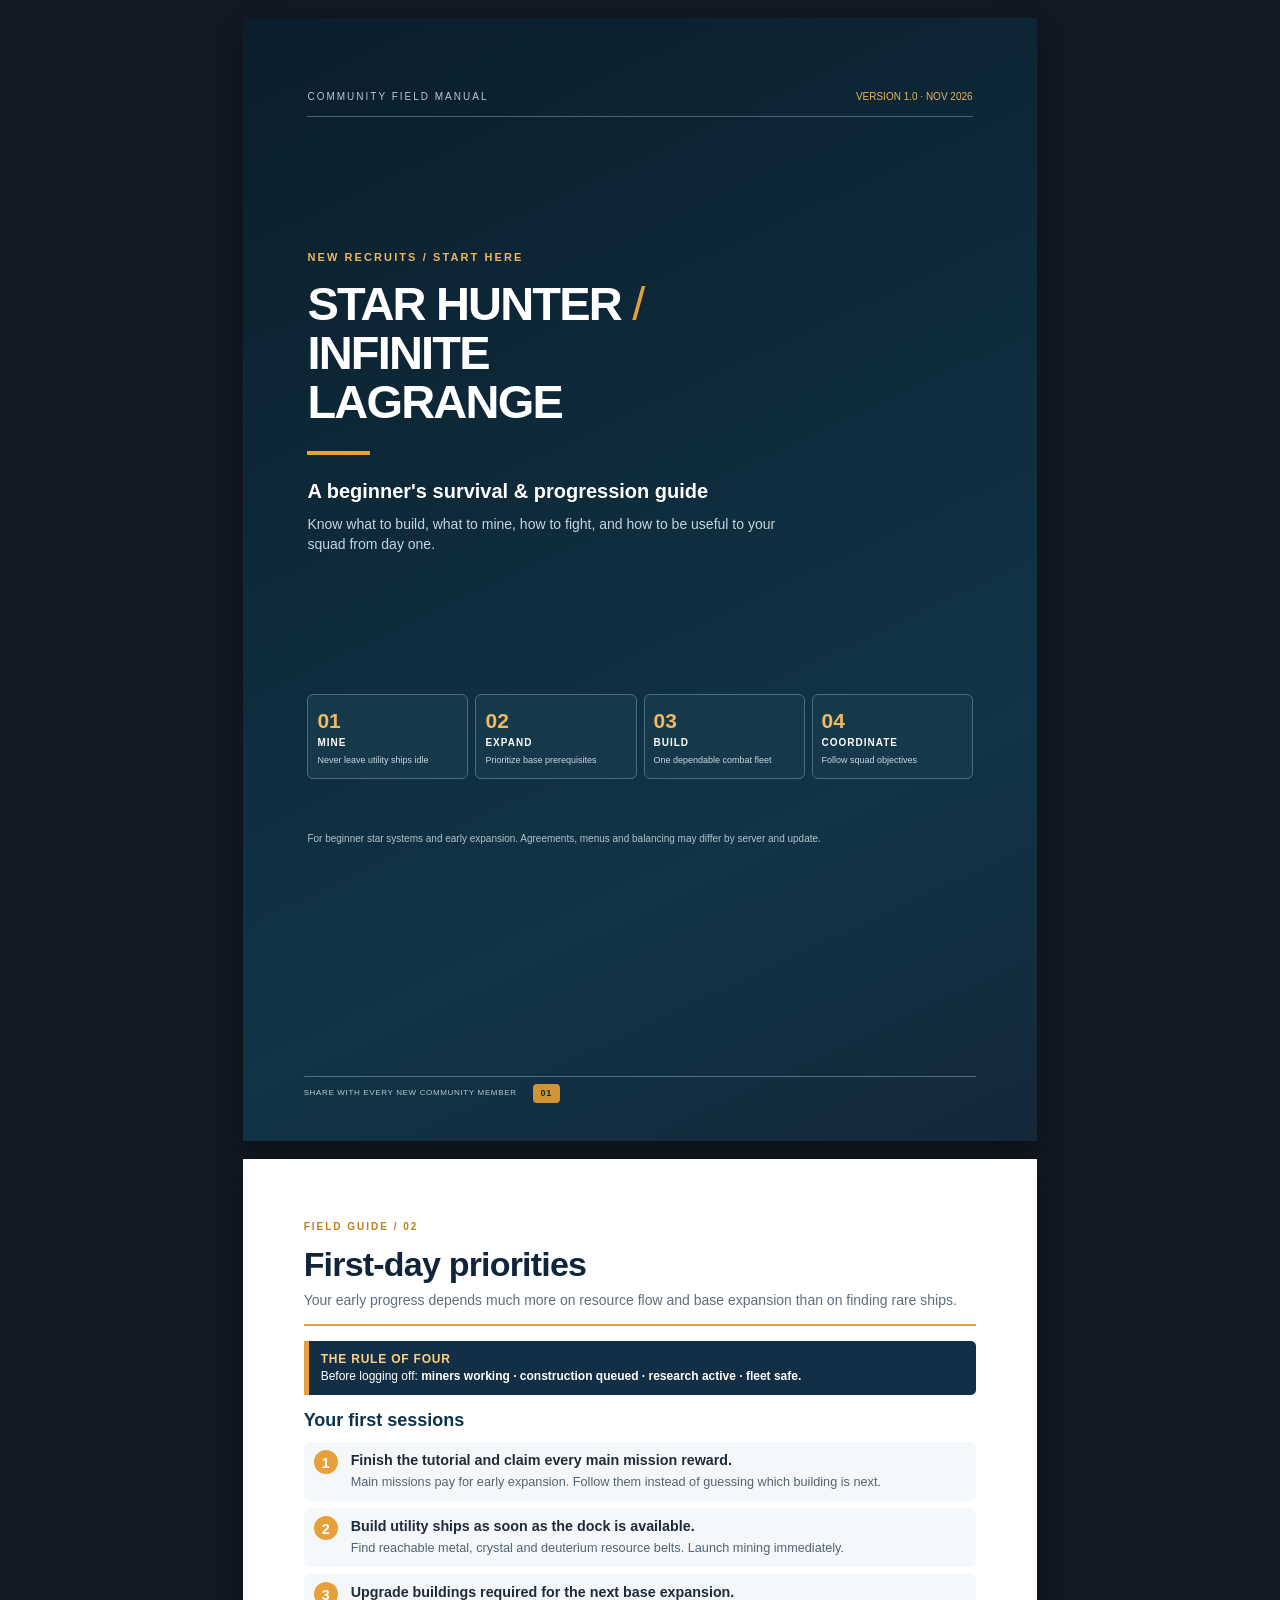
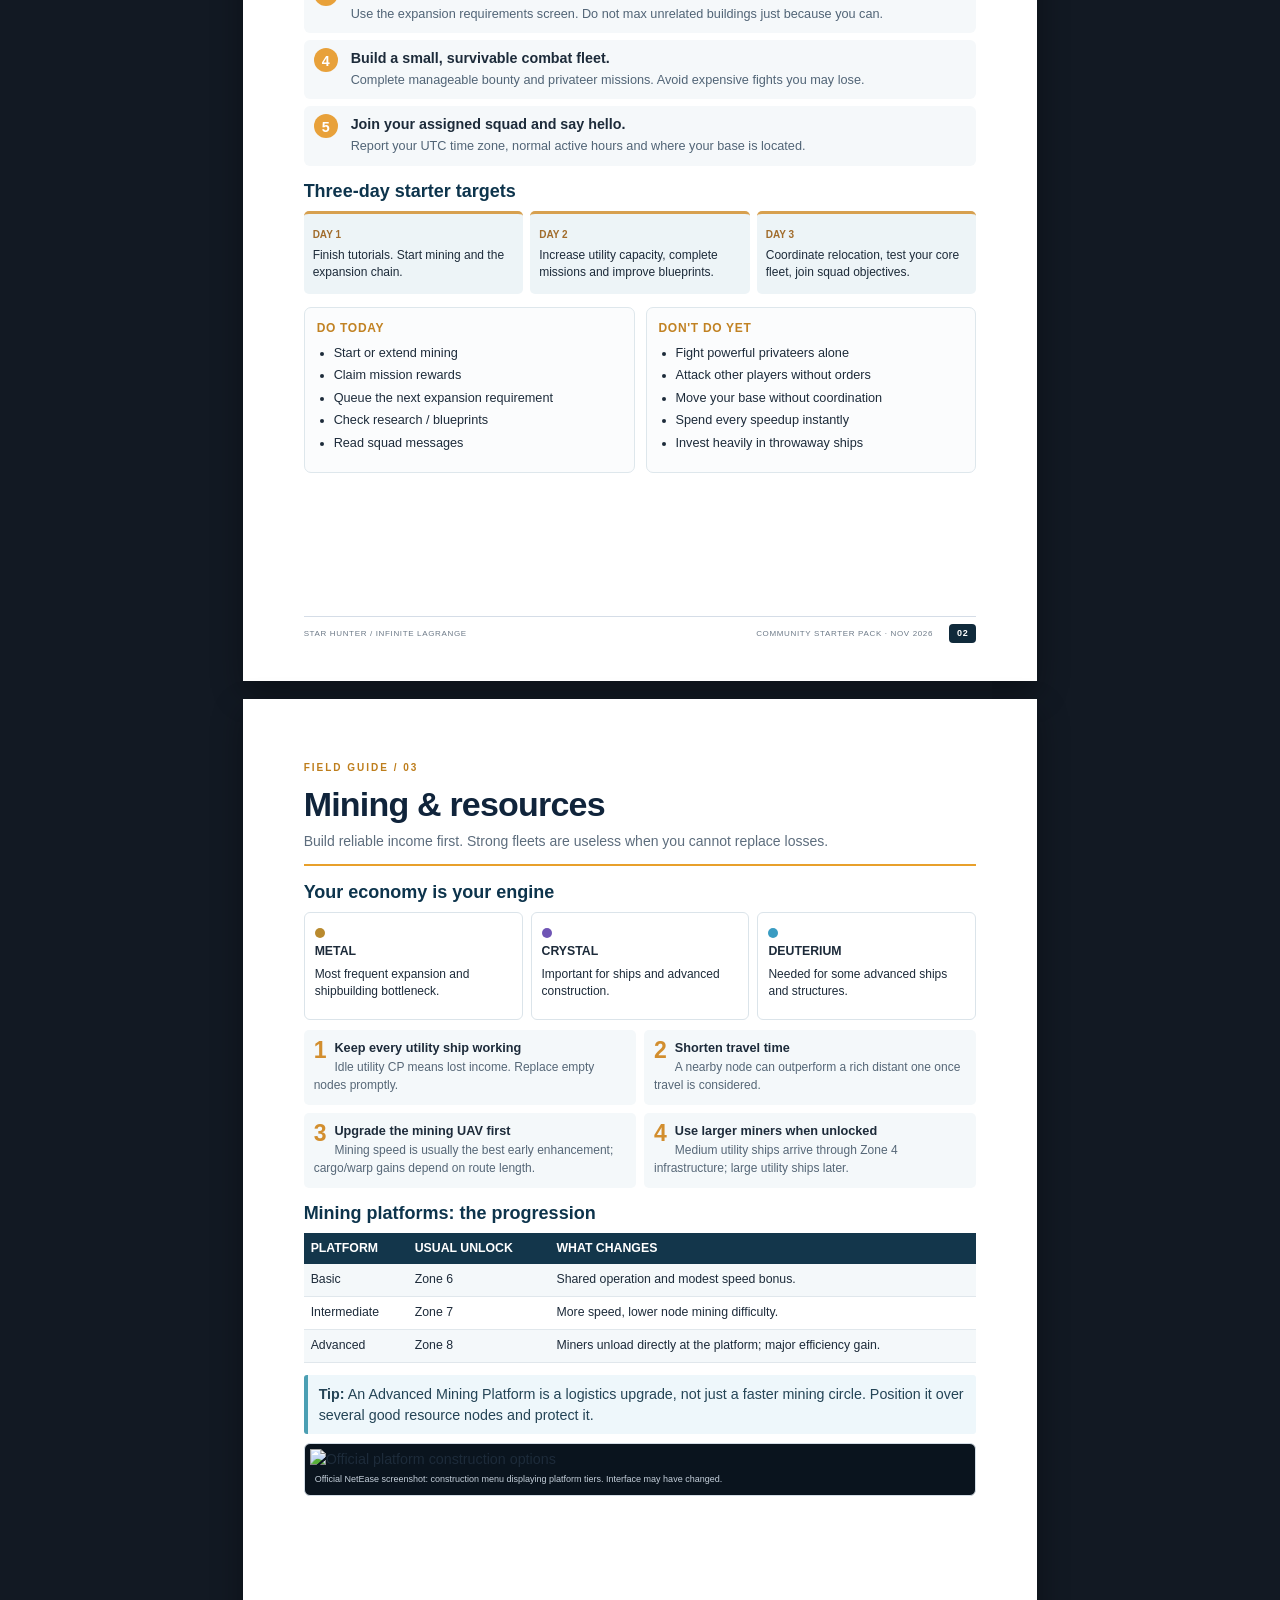
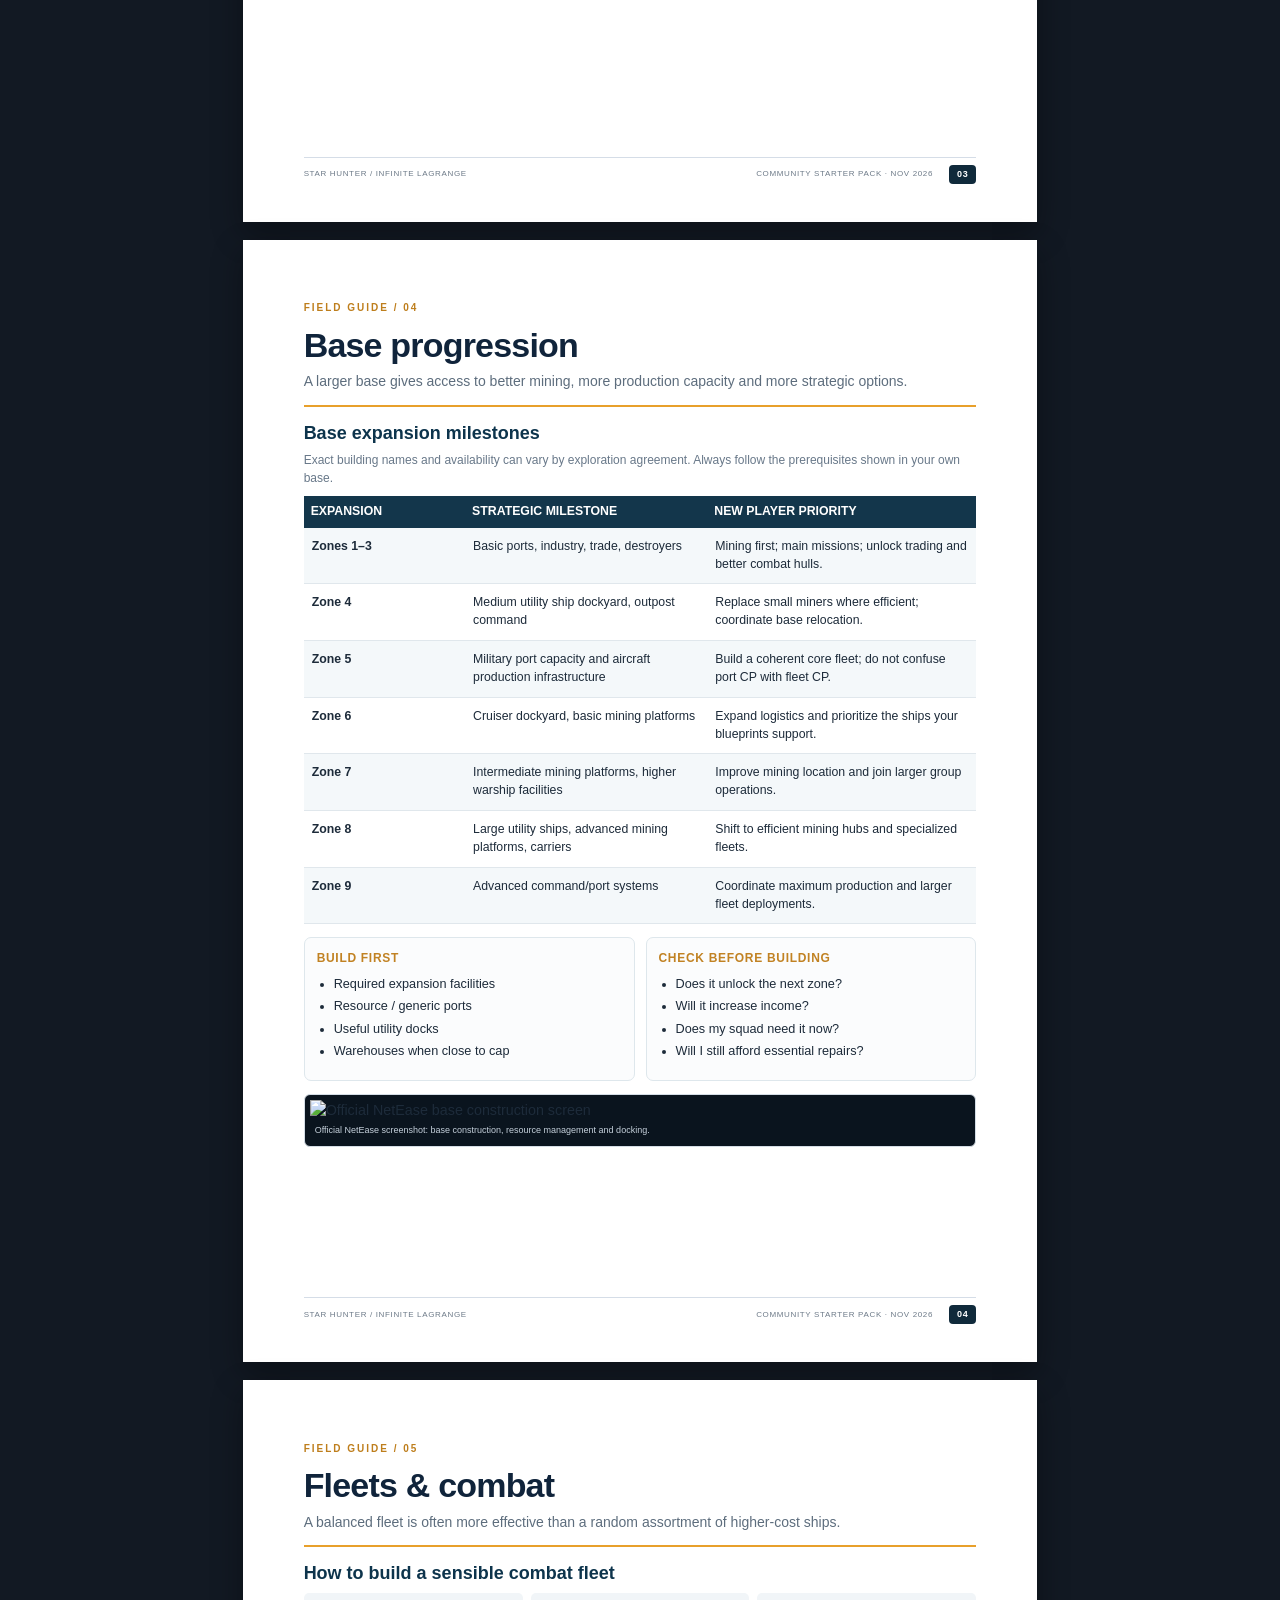
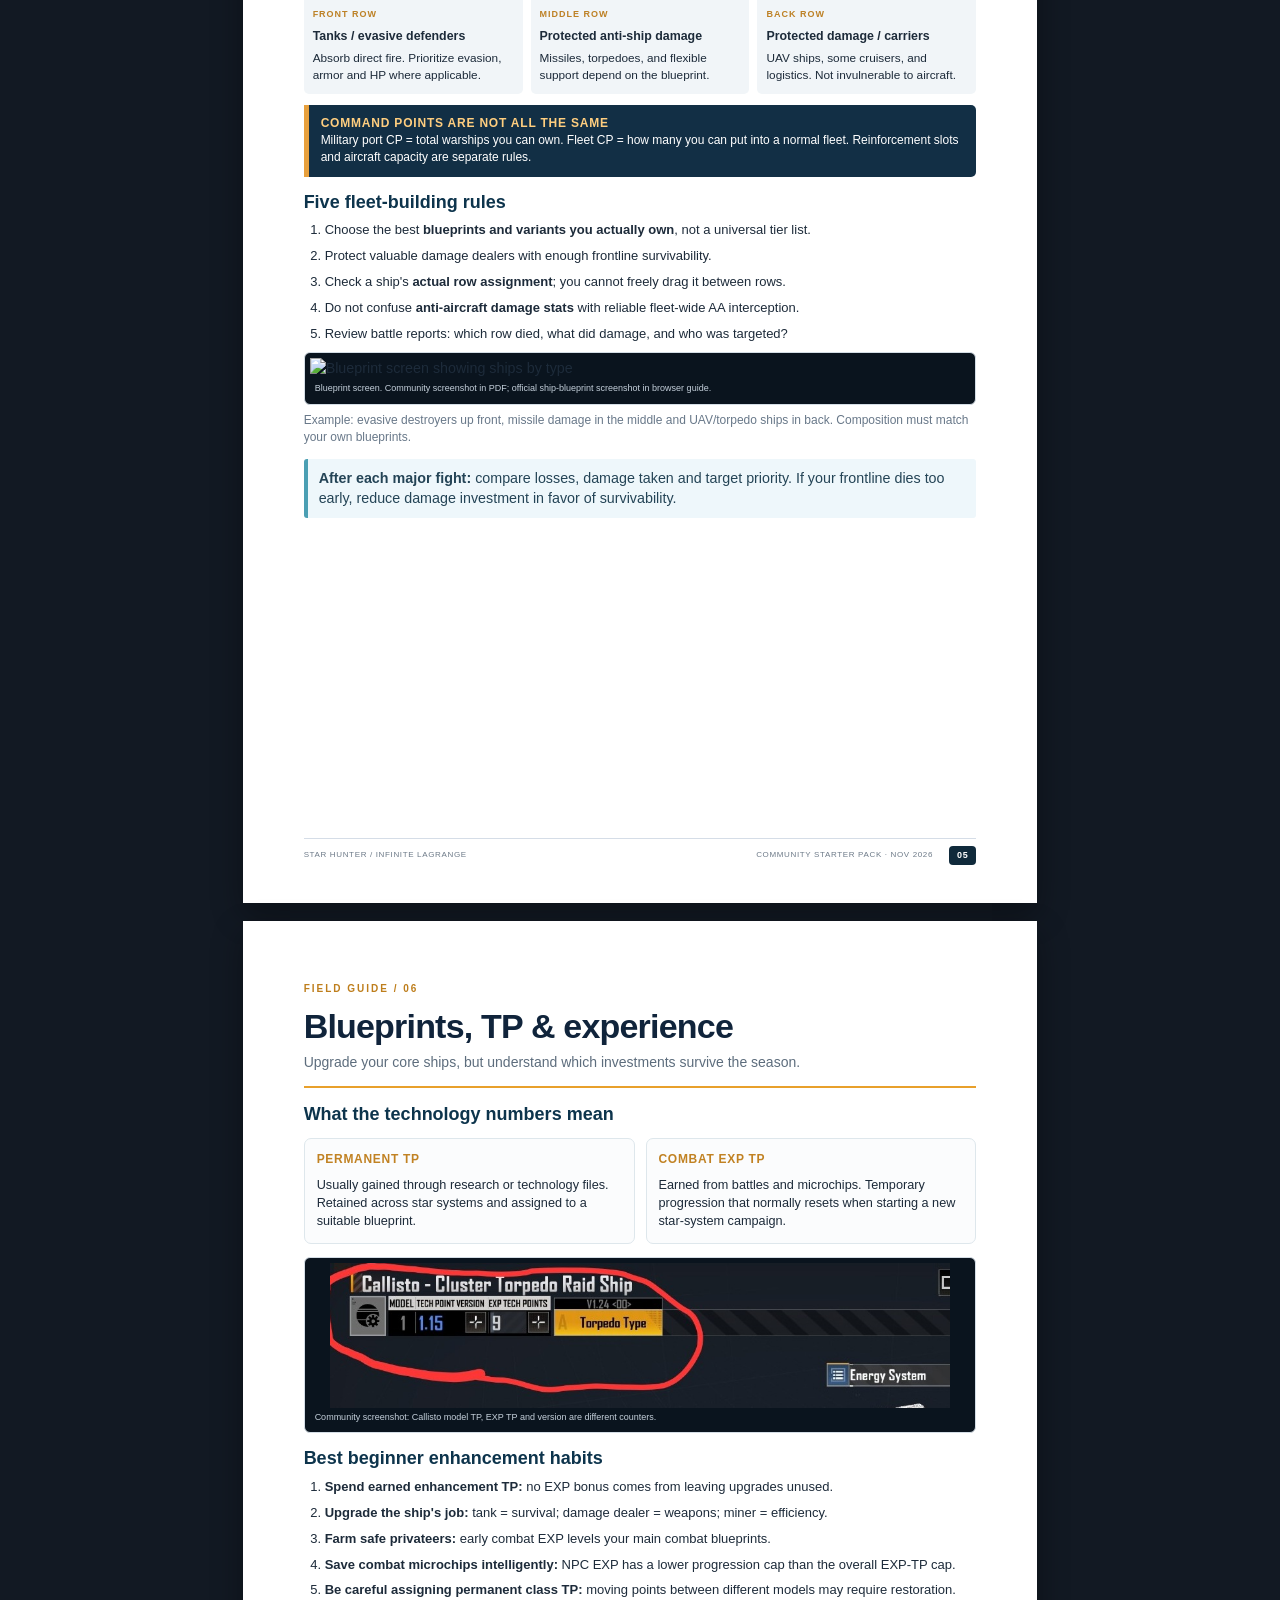
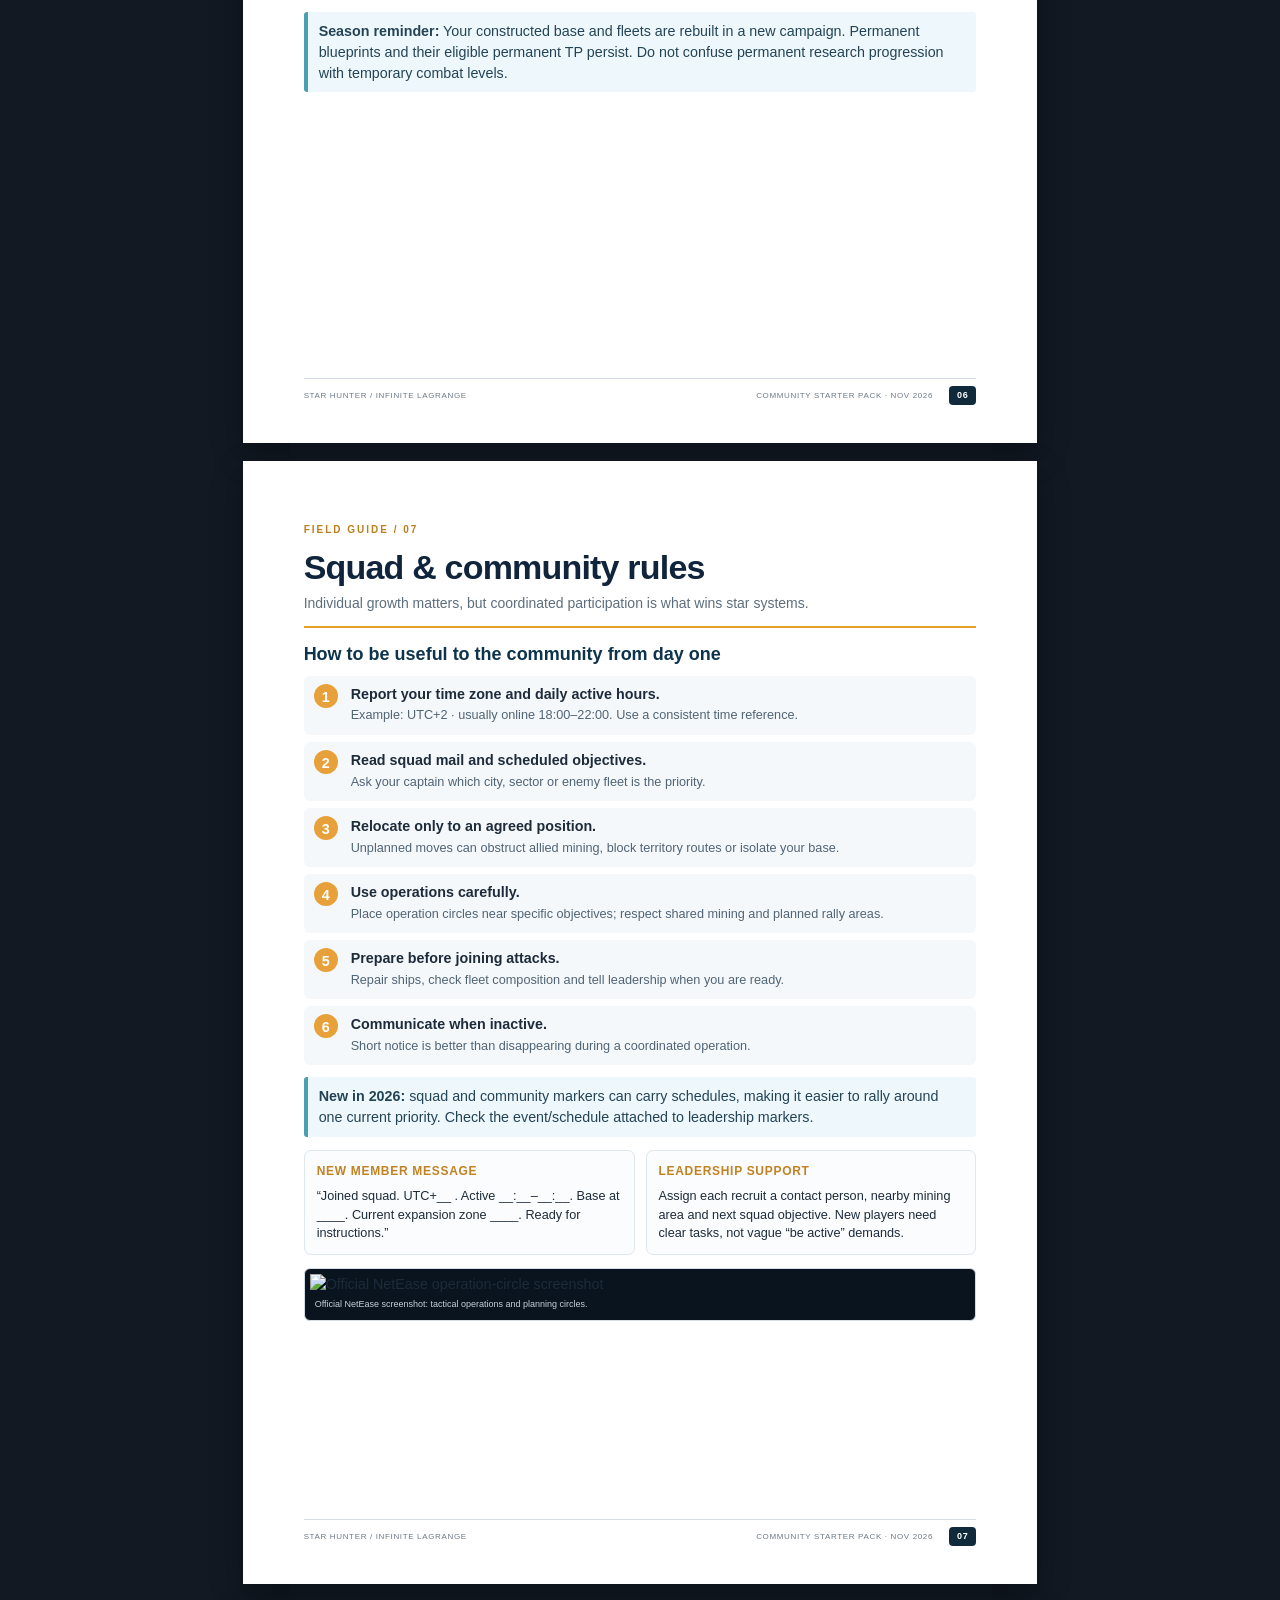
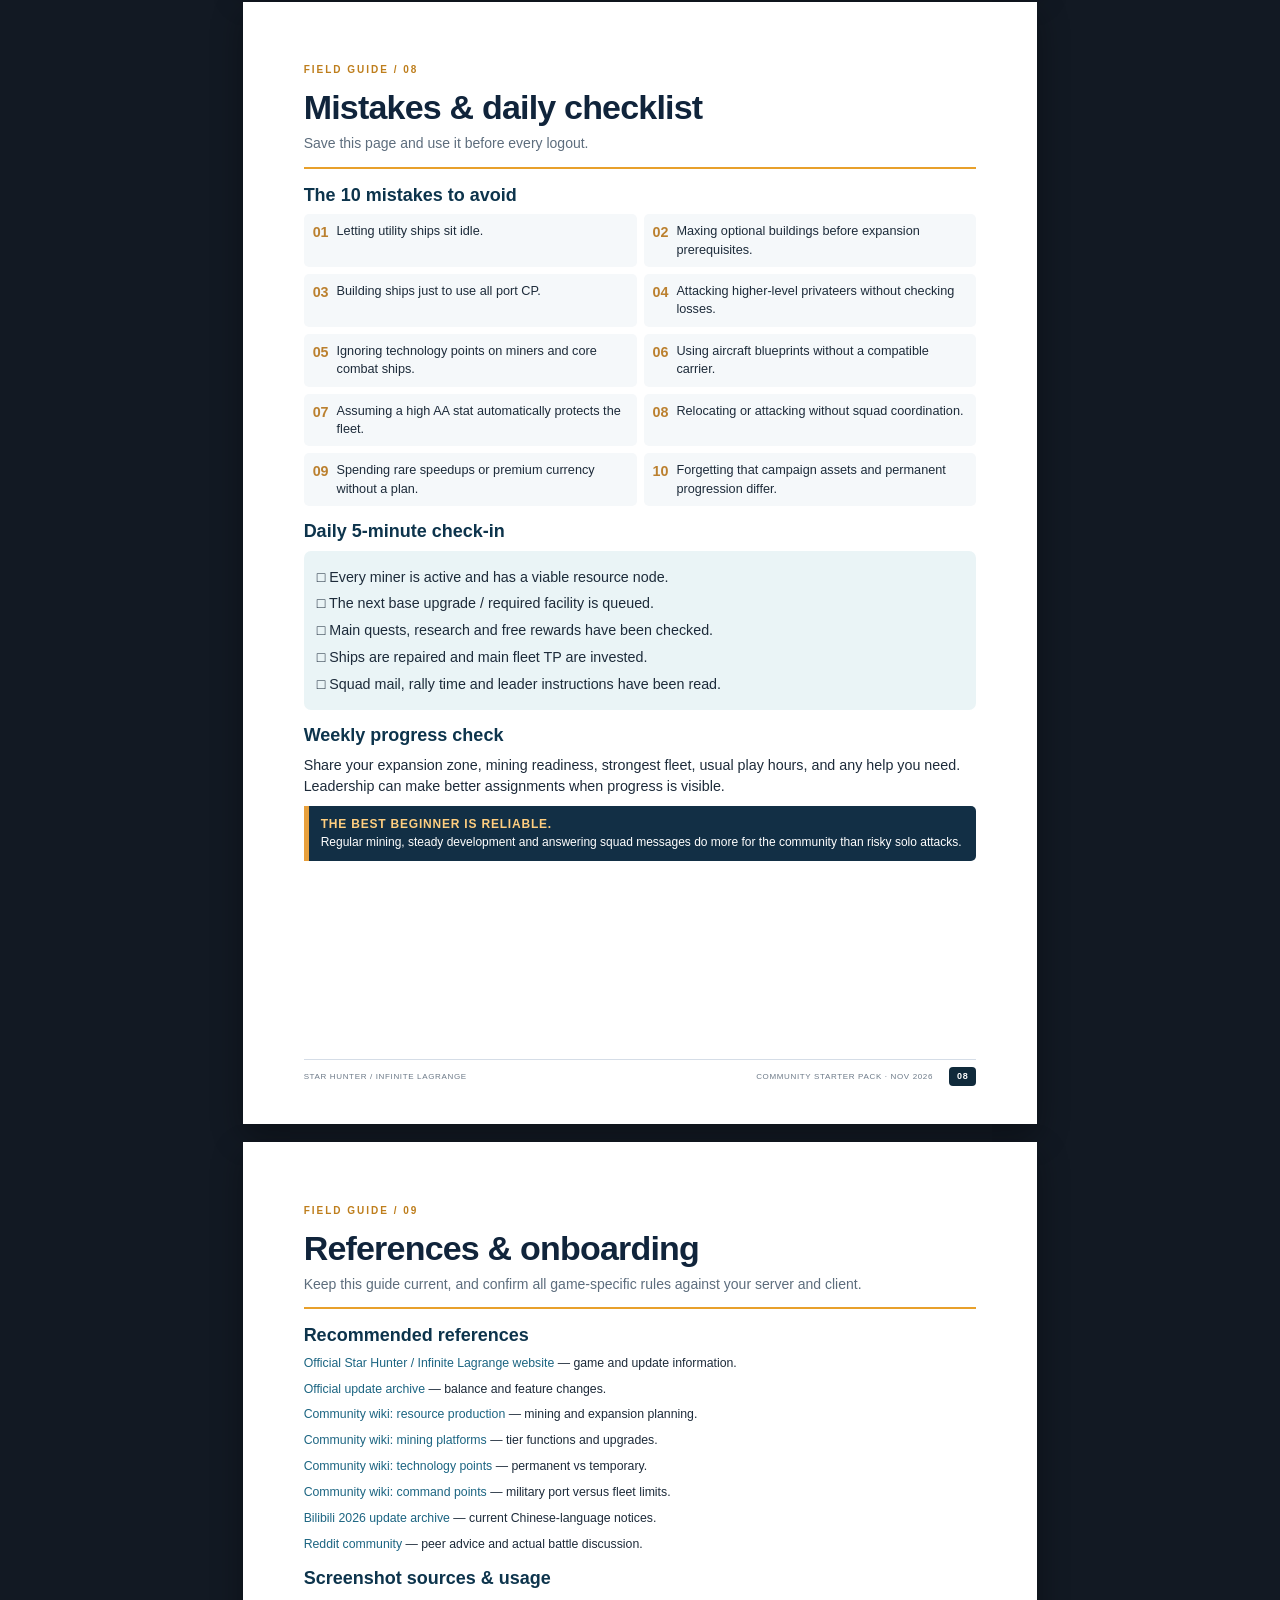
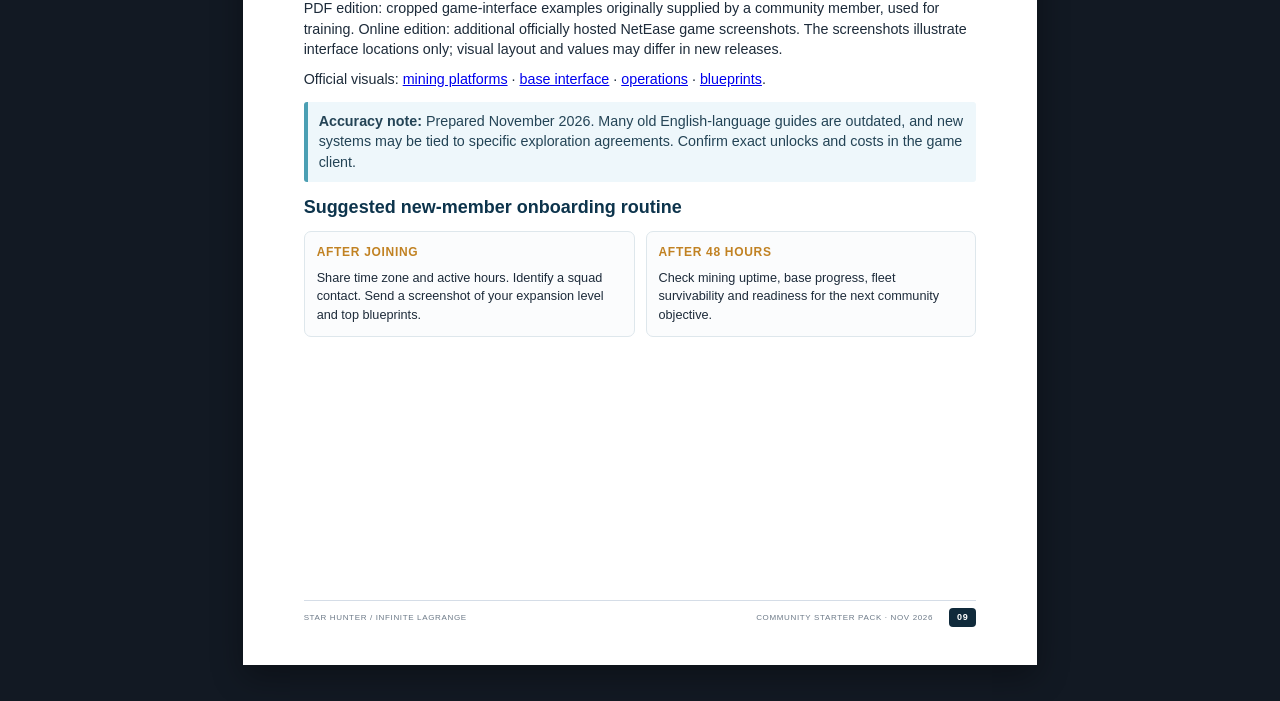
==== index.html @ a4f0efdb "Index.html" ====
<!DOCTYPE html><html lang="en"><head><meta charset="utf-8"/><meta name="viewport" content="width=device-width,initial-scale=1"/><title>Star Hunter Beginner Guide — Community Edition</title><style>
    @page { size:A4; margin:0; }
    *{box-sizing:border-box} body{margin:0;background:#121923;color:#1d2b3a;font-family:Arial,Helvetica,sans-serif;font-size:14.3px;line-height:1.45}
    .page{width:210mm;height:297mm;padding:15mm 16mm 13mm;background:#fff;position:relative;break-after:page;overflow:hidden}
    .page:last-child{break-after:auto}
    .section-head{border-bottom:2px solid #e8a02b;padding-bottom:13px;margin-bottom:15px}
    .eyebrow{color:#be7e1c;font-size:10px;font-weight:800;letter-spacing:2px}
    h1{font-size:34px;line-height:1.1;letter-spacing:-.8px;color:#10243b;margin:10px 0 7px;font-weight:900}
    .section-head p{font-size:14px;color:#5d6d7d;margin:0}
    h2{font-size:18px;line-height:1.25;color:#0d344c;margin:14px 0 8px;font-weight:800}
    h3{font-size:12px;letter-spacing:.7px;color:#c18223;margin:0 0 7px;font-weight:900}
    p{margin:5px 0 9px} ul,ol{margin:4px 0 8px;padding-left:17px} li{margin:0 0 4px} strong{font-weight:800}
    .page-foot{position:absolute;bottom:10mm;left:16mm;right:16mm;border-top:1px solid #d5dde7;padding-top:7px;display:flex;align-items:center;gap:16px;font-size:8px;color:#6d7a88;letter-spacing:.65px}
    .page-foot span:nth-child(2){margin-left:auto}.page-foot b{background:#102a3b;color:#fff;padding:3px 8px;border-radius:4px;font-size:9px}
    .attention{background:#122f45;color:white;border-left:5px solid #e7a03d;padding:10px 12px;margin:10px 0 12px;border-radius:0 5px 5px 0;font-size:12px;line-height:1.45}
    .attention b{color:#ffce7f;letter-spacing:.8px}.info{background:#eef7fb;color:#244456;border-left:4px solid #4b9fb3;padding:9px 11px;border-radius:3px;margin:12px 0 4px}
    .note{color:#687889;font-size:12px}.steps{display:grid;gap:7px;margin:10px 0}.step{display:grid;grid-template-columns:27px auto;gap:10px;padding:8px 10px;background:#f5f8fa;border-radius:6px}.step>b{width:24px;height:24px;border-radius:50%;background:#e8a13a;color:white;text-align:center;padding-top:3px}.step p{margin:2px 0;color:#516476;font-size:12.7px}
    .two-col{display:grid;grid-template-columns:1fr 1fr;gap:11px;margin:13px 0}.panel{border:1px solid #dee7ec;border-radius:7px;padding:12px;background:#fbfcfd}.panel p{margin:0;font-size:12.7px}.panel li{font-size:12.7px}
    .resource-grid{display:grid;grid-template-columns:repeat(3,1fr);gap:8px}.resource-grid>div{border:1px solid #dbe4ea;border-radius:6px;padding:10px}.resource-grid b{display:block;font-size:12.3px}.resource-grid p{font-size:12px;line-height:1.4}.resource-dot{display:inline-block;width:10px;height:10px;border-radius:50%;margin-right:6px}.metal{background:#b98a2e}.crystal{background:#6f55b5}.deut{background:#3a9cc2}
    .num-cards{display:grid;grid-template-columns:1fr 1fr;gap:8px;margin:10px 0}.num-cards>div{background:#f4f8fa;border-radius:5px;padding:9px 10px}.num-cards b{float:left;margin-right:8px;color:#d28e2e;font-size:23px;line-height:1}.num-cards strong{display:block;font-size:12.7px}.num-cards p{margin:2px 0;font-size:12px;color:#566777}
    table{width:100%;border-collapse:collapse;margin:7px 0 12px;font-size:12.3px} th{background:#13364b;color:#fff;text-align:left;padding:7px}td{padding:7px;border-bottom:1px solid #e0e7ec;vertical-align:top}tr:nth-child(even) td{background:#f4f8fa}.progress td{padding:10px 8px}.progress th:nth-child(1){width:24%}.progress th:nth-child(2){width:36%}
    .three-days{display:grid;grid-template-columns:repeat(3,1fr);gap:7px;margin:9px 0}.three-days>div{padding:9px;background:#edf4f7;border-top:3px solid #d7a04f;border-radius:5px}.three-days b{font-size:10px;color:#a16c2c}.three-days p{font-size:12px;margin:3px 0}
    .row-cards{display:grid;grid-template-columns:repeat(3,1fr);gap:8px;margin:7px 0 11px}.row-cards>div{background:#f1f5f8;padding:9px;border-radius:5px}.row-cards span{font-size:9px;letter-spacing:1px;color:#bd8126;font-weight:800}.row-cards strong{display:block;font-size:12.4px;margin:6px 0 4px}.row-cards p{font-size:11.8px;margin:0}
    .tidy{font-size:13px;padding-left:21px}.tidy li{margin-bottom:7px}
    figure.shot{margin:9px 0 7px;border:1px solid #d4dde5;background:#0a141e;padding:5px;border-radius:6px}figure.shot img{width:100%;height:auto;max-height:195px;object-fit:contain;display:block}figure.shot figcaption{font-size:9px;line-height:1.3;color:#c5d0db;padding:4px 5px}figure.tight img{max-height:145px}
    .diagram{border:1px solid #d7e3ec;border-radius:7px;background:#eef5f8;text-align:center;padding:11px;margin:13px 0;color:#24475b}.diagram div{display:flex;justify-content:space-around;align-items:center;margin:9px 0}.diagram span{background:#fff;padding:9px;font-size:11px;border:1px solid #ccd9e0;border-radius:4px}.diagram i{color:#bc801f}.diagram small{display:block;font-size:10px}
    .mistakes{display:grid;grid-template-columns:1fr 1fr;gap:7px}.mistakes>div{display:flex;gap:8px;padding:8px 9px;background:#f5f8fa;border-radius:5px;align-items:flex-start}.mistakes b{color:#bb802f}.mistakes p{margin:0;font-size:12.7px}
    .checks{background:#eaf4f6;border-radius:7px;padding:10px 13px;margin:6px 0}.checks p{margin:6px 0}
    .sources a{color:#1c6582;text-decoration:none}.sources p{margin-bottom:8px;font-size:12.3px}
    .cover{background:linear-gradient(155deg,#0b1d2a,#103447 70%,#14283a);color:#f4f7f9;padding:19mm 17mm}.cover .topline{font-size:10px;letter-spacing:2px;color:#b9c7d2;border-bottom:1px solid #466273;padding-bottom:12px}.cover .topline span{float:right;color:#e7b55d;letter-spacing:0}.cover-core{padding-top:35mm}.cover .kicker{font-size:11px;letter-spacing:2.1px;color:#edb65e;font-weight:800}.cover h1{font-size:47px;color:#fff;line-height:1.05;letter-spacing:-1.8px;margin:13px 0}.cover h1 span{color:#e3a038;font-weight:300}.cover .accent{background:#e4a340;width:63px;height:4px;margin:24px 0}.cover h2{color:white;font-size:20px;font-weight:700;margin-bottom:10px}.cover-core p{font-size:14px;max-width:130mm;color:#c6d5dd}.cover-priority{display:grid;grid-template-columns:repeat(4,1fr);gap:7px;margin-top:37mm}.cover-priority>div{padding:11px 9px;border:1px solid #4a6e7e;border-radius:6px;background:#16384b}.cover-priority b{display:block;color:#edb866;font-size:21px}.cover-priority strong{font-size:10px;color:#fff;display:block;letter-spacing:1px}.cover-priority small{font-size:9px;color:#cad5dd;line-height:1.3;display:block;margin-top:4px}.cover-fine{font-size:10px;color:#b4c2ca;margin-top:14mm}.cover-foot{border-top:1px solid #527080;color:#b7c8d0}.cover-foot b{background:#d29335;color:#122839}
    @media screen{body{padding:18px 0}.page{margin:0 auto 18px;box-shadow:0 12px 30px #0005}}
    @media print{.page{margin:0;box-shadow:none}}
    </style></head><body><section class="page cover">
      <div class="topline">COMMUNITY FIELD MANUAL <span>VERSION 1.0 · NOV 2026</span></div>
      <div class="cover-core"><div class="kicker">NEW RECRUITS / START HERE</div><h1>STAR HUNTER<span> / </span><br>INFINITE<br>LAGRANGE</h1><div class="accent"></div><h2>A beginner's survival & progression guide</h2><p>Know what to build, what to mine, how to fight, and how to be useful to your squad from day one.</p></div>
      <div class="cover-priority"><div><b>01</b><strong>MINE</strong><small>Never leave utility ships idle</small></div><div><b>02</b><strong>EXPAND</strong><small>Prioritize base prerequisites</small></div><div><b>03</b><strong>BUILD</strong><small>One dependable combat fleet</small></div><div><b>04</b><strong>COORDINATE</strong><small>Follow squad objectives</small></div></div>
      <div class="cover-fine">For beginner star systems and early expansion. Agreements, menus and balancing may differ by server and update.</div>
      <div class="page-foot cover-foot"><span>SHARE WITH EVERY NEW COMMUNITY MEMBER</span><b>01</b></div>
    </section>
<section class="page "><header class="section-head"><span class="eyebrow">FIELD GUIDE / 02</span><h1>First-day priorities</h1><p>Your early progress depends much more on resource flow and base expansion than on finding rare ships.</p></header><div class="page-body"><div class="attention"><b>THE RULE OF FOUR</b><br>Before logging off: <strong>miners working · construction queued · research active · fleet safe.</strong></div>
    <h2>Your first sessions</h2>
    <div class="steps">
      <div class="step"><b>1</b><div><strong>Finish the tutorial and claim every main mission reward.</strong><p>Main missions pay for early expansion. Follow them instead of guessing which building is next.</p></div></div>
      <div class="step"><b>2</b><div><strong>Build utility ships as soon as the dock is available.</strong><p>Find reachable metal, crystal and deuterium resource belts. Launch mining immediately.</p></div></div>
      <div class="step"><b>3</b><div><strong>Upgrade buildings required for the next base expansion.</strong><p>Use the expansion requirements screen. Do not max unrelated buildings just because you can.</p></div></div>
      <div class="step"><b>4</b><div><strong>Build a small, survivable combat fleet.</strong><p>Complete manageable bounty and privateer missions. Avoid expensive fights you may lose.</p></div></div>
      <div class="step"><b>5</b><div><strong>Join your assigned squad and say hello.</strong><p>Report your UTC time zone, normal active hours and where your base is located.</p></div></div>
    </div>
    <h2>Three-day starter targets</h2><div class="three-days"><div><b>DAY 1</b><p>Finish tutorials. Start mining and the expansion chain.</p></div><div><b>DAY 2</b><p>Increase utility capacity, complete missions and improve blueprints.</p></div><div><b>DAY 3</b><p>Coordinate relocation, test your core fleet, join squad objectives.</p></div></div>
    <div class="two-col"><div class="panel"><h3>DO TODAY</h3><ul><li>Start or extend mining</li><li>Claim mission rewards</li><li>Queue the next expansion requirement</li><li>Check research / blueprints</li><li>Read squad messages</li></ul></div><div class="panel"><h3>DON'T DO YET</h3><ul><li>Fight powerful privateers alone</li><li>Attack other players without orders</li><li>Move your base without coordination</li><li>Spend every speedup instantly</li><li>Invest heavily in throwaway ships</li></ul></div></div></div><footer class="page-foot"><span>STAR HUNTER / INFINITE LAGRANGE</span><span>COMMUNITY STARTER PACK · NOV 2026</span><b>02</b></footer></section>
<section class="page "><header class="section-head"><span class="eyebrow">FIELD GUIDE / 03</span><h1>Mining & resources</h1><p>Build reliable income first. Strong fleets are useless when you cannot replace losses.</p></header><div class="page-body"><h2>Your economy is your engine</h2>
    <div class="resource-grid"><div><span class="resource-dot metal"></span><b>METAL</b><p>Most frequent expansion and shipbuilding bottleneck.</p></div><div><span class="resource-dot crystal"></span><b>CRYSTAL</b><p>Important for ships and advanced construction.</p></div><div><span class="resource-dot deut"></span><b>DEUTERIUM</b><p>Needed for some advanced ships and structures.</p></div></div>
    <div class="num-cards"><div><b>1</b><strong>Keep every utility ship working</strong><p>Idle utility CP means lost income. Replace empty nodes promptly.</p></div><div><b>2</b><strong>Shorten travel time</strong><p>A nearby node can outperform a rich distant one once travel is considered.</p></div><div><b>3</b><strong>Upgrade the mining UAV first</strong><p>Mining speed is usually the best early enhancement; cargo/warp gains depend on route length.</p></div><div><b>4</b><strong>Use larger miners when unlocked</strong><p>Medium utility ships arrive through Zone 4 infrastructure; large utility ships later.</p></div></div>
    <h2>Mining platforms: the progression</h2>
    <table><tr><th>PLATFORM</th><th>USUAL UNLOCK</th><th>WHAT CHANGES</th></tr><tr><td>Basic</td><td>Zone 6</td><td>Shared operation and modest speed bonus.</td></tr><tr><td>Intermediate</td><td>Zone 7</td><td>More speed, lower node mining difficulty.</td></tr><tr><td>Advanced</td><td>Zone 8</td><td>Miners unload directly at the platform; major efficiency gain.</td></tr></table>
    <div class="info"><b>Tip:</b> An Advanced Mining Platform is a logistics upgrade, not just a faster mining circle. Position it over several good resource nodes and protect it.</div><figure class="shot"><img src="https://r.res.easebar.com/pic/20240730/783e5f4f-2725-42d5-8f79-75ceb11030d7.png" alt="Official platform construction options"/><figcaption>Official NetEase screenshot: construction menu displaying platform tiers. Interface may have changed.</figcaption></figure></div><footer class="page-foot"><span>STAR HUNTER / INFINITE LAGRANGE</span><span>COMMUNITY STARTER PACK · NOV 2026</span><b>03</b></footer></section>
<section class="page "><header class="section-head"><span class="eyebrow">FIELD GUIDE / 04</span><h1>Base progression</h1><p>A larger base gives access to better mining, more production capacity and more strategic options.</p></header><div class="page-body"><h2>Base expansion milestones</h2><p class="note">Exact building names and availability can vary by exploration agreement. Always follow the prerequisites shown in your own base.</p>
    <table class="progress"><tr><th>EXPANSION</th><th>STRATEGIC MILESTONE</th><th>NEW PLAYER PRIORITY</th></tr>
      <tr><td><strong>Zones 1–3</strong></td><td>Basic ports, industry, trade, destroyers</td><td>Mining first; main missions; unlock trading and better combat hulls.</td></tr>
      <tr><td><strong>Zone 4</strong></td><td>Medium utility ship dockyard, outpost command</td><td>Replace small miners where efficient; coordinate base relocation.</td></tr>
      <tr><td><strong>Zone 5</strong></td><td>Military port capacity and aircraft production infrastructure</td><td>Build a coherent core fleet; do not confuse port CP with fleet CP.</td></tr>
      <tr><td><strong>Zone 6</strong></td><td>Cruiser dockyard, basic mining platforms</td><td>Expand logistics and prioritize the ships your blueprints support.</td></tr>
      <tr><td><strong>Zone 7</strong></td><td>Intermediate mining platforms, higher warship facilities</td><td>Improve mining location and join larger group operations.</td></tr>
      <tr><td><strong>Zone 8</strong></td><td>Large utility ships, advanced mining platforms, carriers</td><td>Shift to efficient mining hubs and specialized fleets.</td></tr>
      <tr><td><strong>Zone 9</strong></td><td>Advanced command/port systems</td><td>Coordinate maximum production and larger fleet deployments.</td></tr>
    </table>
    <div class="two-col"><div class="panel"><h3>BUILD FIRST</h3><ul><li>Required expansion facilities</li><li>Resource / generic ports</li><li>Useful utility docks</li><li>Warehouses when close to cap</li></ul></div><div class="panel"><h3>CHECK BEFORE BUILDING</h3><ul><li>Does it unlock the next zone?</li><li>Will it increase income?</li><li>Does my squad need it now?</li><li>Will I still afford essential repairs?</li></ul></div></div><figure class="shot"><img src="https://r.res.easebar.com/pic/20220908/b2999c76-8276-4120-9ba7-d1392eb61375.png" alt="Official NetEase base construction screen"/><figcaption>Official NetEase screenshot: base construction, resource management and docking.</figcaption></figure></div><footer class="page-foot"><span>STAR HUNTER / INFINITE LAGRANGE</span><span>COMMUNITY STARTER PACK · NOV 2026</span><b>04</b></footer></section>
<section class="page "><header class="section-head"><span class="eyebrow">FIELD GUIDE / 05</span><h1>Fleets & combat</h1><p>A balanced fleet is often more effective than a random assortment of higher-cost ships.</p></header><div class="page-body"><h2>How to build a sensible combat fleet</h2>
    <div class="row-cards"><div><span>FRONT ROW</span><strong>Tanks / evasive defenders</strong><p>Absorb direct fire. Prioritize evasion, armor and HP where applicable.</p></div><div><span>MIDDLE ROW</span><strong>Protected anti-ship damage</strong><p>Missiles, torpedoes, and flexible support depend on the blueprint.</p></div><div><span>BACK ROW</span><strong>Protected damage / carriers</strong><p>UAV ships, some cruisers, and logistics. Not invulnerable to aircraft.</p></div></div>
    <div class="attention"><b>COMMAND POINTS ARE NOT ALL THE SAME</b><br>Military port CP = total warships you can own. Fleet CP = how many you can put into a normal fleet. Reinforcement slots and aircraft capacity are separate rules.</div>
    <h2>Five fleet-building rules</h2><ol class="tidy"><li>Choose the best <strong>blueprints and variants you actually own</strong>, not a universal tier list.</li><li>Protect valuable damage dealers with enough frontline survivability.</li><li>Check a ship's <strong>actual row assignment</strong>; you cannot freely drag it between rows.</li><li>Do not confuse <strong>anti-aircraft damage stats</strong> with reliable fleet-wide AA interception.</li><li>Review battle reports: which row died, what did damage, and who was targeted?</li></ol>
    <figure class="shot"><img src="https://r.res.easebar.com/pic/20240227/355dd0a1-8b21-47c8-9f0b-f0529bd9d08f.jpg" alt="Blueprint screen showing ships by type"/><figcaption>Blueprint screen. Community screenshot in PDF; official ship-blueprint screenshot in browser guide.</figcaption></figure>
    <p class="note">Example: evasive destroyers up front, missile damage in the middle and UAV/torpedo ships in back. Composition must match your own blueprints.</p>
    <div class="info"><b>After each major fight:</b> compare losses, damage taken and target priority. If your frontline dies too early, reduce damage investment in favor of survivability.</div></div><footer class="page-foot"><span>STAR HUNTER / INFINITE LAGRANGE</span><span>COMMUNITY STARTER PACK · NOV 2026</span><b>05</b></footer></section>
<section class="page "><header class="section-head"><span class="eyebrow">FIELD GUIDE / 06</span><h1>Blueprints, TP & experience</h1><p>Upgrade your core ships, but understand which investments survive the season.</p></header><div class="page-body"><h2>What the technology numbers mean</h2>
    <div class="two-col"><div class="panel"><h3>PERMANENT TP</h3><p>Usually gained through research or technology files. Retained across star systems and assigned to a suitable blueprint.</p></div><div class="panel"><h3>COMBAT EXP TP</h3><p>Earned from battles and microchips. Temporary progression that normally resets when starting a new star-system campaign.</p></div></div>
    <figure class="shot tight"><img src="[data-uri]" alt="Callisto ship model tech and EXP tech"/><figcaption>Community screenshot: Callisto model TP, EXP TP and version are different counters.</figcaption></figure>
    <h2>Best beginner enhancement habits</h2><ol class="tidy"><li><strong>Spend earned enhancement TP:</strong> no EXP bonus comes from leaving upgrades unused.</li><li><strong>Upgrade the ship's job:</strong> tank = survival; damage dealer = weapons; miner = efficiency.</li><li><strong>Farm safe privateers:</strong> early combat EXP levels your main combat blueprints.</li><li><strong>Save combat microchips intelligently:</strong> NPC EXP has a lower progression cap than the overall EXP-TP cap.</li><li><strong>Be careful assigning permanent class TP:</strong> moving points between different models may require restoration.</li></ol>
    <div class="info"><b>Season reminder:</b> Your constructed base and fleets are rebuilt in a new campaign. Permanent blueprints and their eligible permanent TP persist. Do not confuse permanent research progression with temporary combat levels.</div></div><footer class="page-foot"><span>STAR HUNTER / INFINITE LAGRANGE</span><span>COMMUNITY STARTER PACK · NOV 2026</span><b>06</b></footer></section>
<section class="page "><header class="section-head"><span class="eyebrow">FIELD GUIDE / 07</span><h1>Squad & community rules</h1><p>Individual growth matters, but coordinated participation is what wins star systems.</p></header><div class="page-body"><h2>How to be useful to the community from day one</h2><div class="steps">
    <div class="step"><b>1</b><div><strong>Report your time zone and daily active hours.</strong><p>Example: UTC+2 · usually online 18:00–22:00. Use a consistent time reference.</p></div></div>
    <div class="step"><b>2</b><div><strong>Read squad mail and scheduled objectives.</strong><p>Ask your captain which city, sector or enemy fleet is the priority.</p></div></div>
    <div class="step"><b>3</b><div><strong>Relocate only to an agreed position.</strong><p>Unplanned moves can obstruct allied mining, block territory routes or isolate your base.</p></div></div>
    <div class="step"><b>4</b><div><strong>Use operations carefully.</strong><p>Place operation circles near specific objectives; respect shared mining and planned rally areas.</p></div></div>
    <div class="step"><b>5</b><div><strong>Prepare before joining attacks.</strong><p>Repair ships, check fleet composition and tell leadership when you are ready.</p></div></div>
    <div class="step"><b>6</b><div><strong>Communicate when inactive.</strong><p>Short notice is better than disappearing during a coordinated operation.</p></div></div></div>
    <div class="info"><b>New in 2026:</b> squad and community markers can carry schedules, making it easier to rally around one current priority. Check the event/schedule attached to leadership markers.</div>
    <div class="two-col"><div class="panel"><h3>NEW MEMBER MESSAGE</h3><p>“Joined squad. UTC+__ . Active __:__–__:__. Base at ____. Current expansion zone ____. Ready for instructions.”</p></div><div class="panel"><h3>LEADERSHIP SUPPORT</h3><p>Assign each recruit a contact person, nearby mining area and next squad objective. New players need clear tasks, not vague “be active” demands.</p></div></div><figure class="shot"><img src="https://nie.res.netease.com/r/pic/20220617/fcea6ca5-a612-4494-aa3a-b4a17af80b71.png" alt="Official NetEase operation-circle screenshot"/><figcaption>Official NetEase screenshot: tactical operations and planning circles.</figcaption></figure></div><footer class="page-foot"><span>STAR HUNTER / INFINITE LAGRANGE</span><span>COMMUNITY STARTER PACK · NOV 2026</span><b>07</b></footer></section>
<section class="page "><header class="section-head"><span class="eyebrow">FIELD GUIDE / 08</span><h1>Mistakes & daily checklist</h1><p>Save this page and use it before every logout.</p></header><div class="page-body"><h2>The 10 mistakes to avoid</h2><div class="mistakes">
      <div><b>01</b><p>Letting utility ships sit idle.</p></div><div><b>02</b><p>Maxing optional buildings before expansion prerequisites.</p></div>
      <div><b>03</b><p>Building ships just to use all port CP.</p></div><div><b>04</b><p>Attacking higher-level privateers without checking losses.</p></div>
      <div><b>05</b><p>Ignoring technology points on miners and core combat ships.</p></div><div><b>06</b><p>Using aircraft blueprints without a compatible carrier.</p></div>
      <div><b>07</b><p>Assuming a high AA stat automatically protects the fleet.</p></div><div><b>08</b><p>Relocating or attacking without squad coordination.</p></div>
      <div><b>09</b><p>Spending rare speedups or premium currency without a plan.</p></div><div><b>10</b><p>Forgetting that campaign assets and permanent progression differ.</p></div>
    </div>
    <h2>Daily 5-minute check-in</h2><div class="checks"><p>□ Every miner is active and has a viable resource node.</p><p>□ The next base upgrade / required facility is queued.</p><p>□ Main quests, research and free rewards have been checked.</p><p>□ Ships are repaired and main fleet TP are invested.</p><p>□ Squad mail, rally time and leader instructions have been read.</p></div>
    <h2>Weekly progress check</h2><p>Share your expansion zone, mining readiness, strongest fleet, usual play hours, and any help you need. Leadership can make better assignments when progress is visible.</p>
    <div class="attention"><b>THE BEST BEGINNER IS RELIABLE.</b><br>Regular mining, steady development and answering squad messages do more for the community than risky solo attacks.</div></div><footer class="page-foot"><span>STAR HUNTER / INFINITE LAGRANGE</span><span>COMMUNITY STARTER PACK · NOV 2026</span><b>08</b></footer></section>
<section class="page "><header class="section-head"><span class="eyebrow">FIELD GUIDE / 09</span><h1>References & onboarding</h1><p>Keep this guide current, and confirm all game-specific rules against your server and client.</p></header><div class="page-body"><div class="sources"><h2>Recommended references</h2>
      <p><a href="https://www.infinitelagrange.com/">Official Star Hunter / Infinite Lagrange website</a> — game and update information.</p>
      <p><a href="https://www.infinitelagrange.com/news/en/index.html">Official update archive</a> — balance and feature changes.</p>
      <p><a href="https://infinite-lagrange.fandom.com/wiki/Maximizing_resource_production">Community wiki: resource production</a> — mining and expansion planning.</p>
      <p><a href="https://infinite-lagrange.fandom.com/wiki/Mining_Platforms">Community wiki: mining platforms</a> — tier functions and upgrades.</p>
      <p><a href="https://infinite-lagrange.fandom.com/wiki/Tech_point">Community wiki: technology points</a> — permanent vs temporary.</p>
      <p><a href="https://infinite-lagrange.fandom.com/wiki/Command_point">Community wiki: command points</a> — military port versus fleet limits.</p>
      <p><a href="https://wiki.biligame.com/wjdlglr/%E5%85%AC%E5%91%8A">Bilibili 2026 update archive</a> — current Chinese-language notices.</p>
      <p><a href="https://www.reddit.com/r/InfiniteLagrange/">Reddit community</a> — peer advice and actual battle discussion.</p>
    </div>
    <h2>Screenshot sources & usage</h2>
    <p>PDF edition: cropped game-interface examples originally supplied by a community member, used for training. Online edition: additional officially hosted NetEase game screenshots. The screenshots illustrate interface locations only; visual layout and values may differ in new releases.</p>
    <p>Official visuals: <a href="https://www.infinitelagrange.com/news/preview/upgrade/20240730/37809_1170753.html">mining platforms</a> · <a href="https://www.infinitelagrange.com/news/preview/contents/20220908/37808_1041387.html">base interface</a> · <a href="https://www.infinitelagrange.com/news/update/20220617/35106_1024742.html">operations</a> · <a href="https://www.infinitelagrange.com/news/update/20240227/35106_1140163.html">blueprints</a>.</p>
    <div class="info"><b>Accuracy note:</b> Prepared November 2026. Many old English-language guides are outdated, and new systems may be tied to specific exploration agreements. Confirm exact unlocks and costs in the game client.</div>
    <h2>Suggested new-member onboarding routine</h2><div class="two-col"><div class="panel"><h3>AFTER JOINING</h3><p>Share time zone and active hours. Identify a squad contact. Send a screenshot of your expansion level and top blueprints.</p></div><div class="panel"><h3>AFTER 48 HOURS</h3><p>Check mining uptime, base progress, fleet survivability and readiness for the next community objective.</p></div></div></div><footer class="page-foot"><span>STAR HUNTER / INFINITE LAGRANGE</span><span>COMMUNITY STARTER PACK · NOV 2026</span><b>09</b></footer></section></body></html>
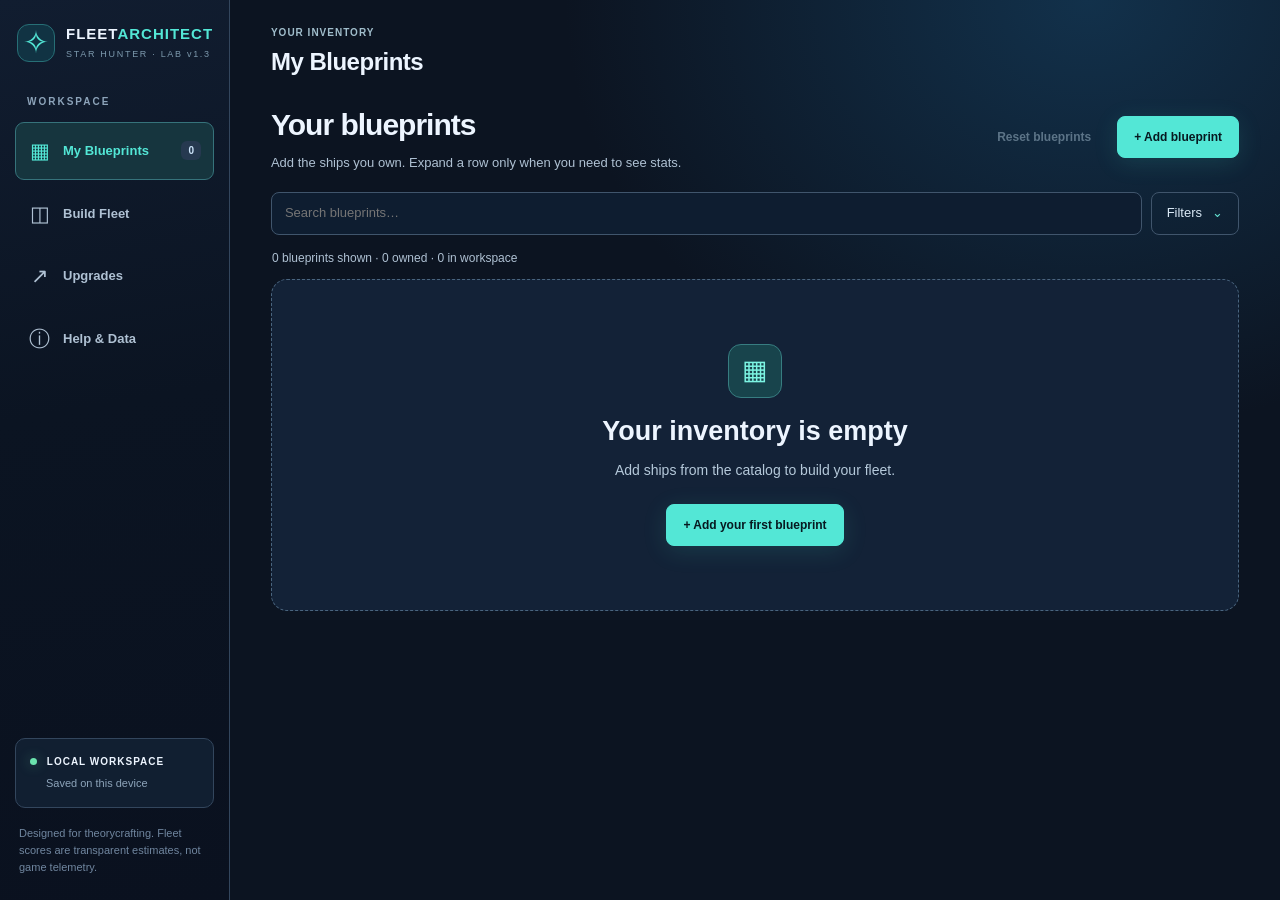
==== commit 25eb0c2a: "Add files via upload" ====
--- a/index.html
+++ b/index.html
@@ -1,113 +1,77 @@
-<!DOCTYPE html><html lang="en"><head><meta charset="utf-8"/><meta name="viewport" content="width=device-width,initial-scale=1"/><title>Star Hunter Beginner Guide — Community Edition</title><style>
-    @page { size:A4; margin:0; }
-    *{box-sizing:border-box} body{margin:0;background:#121923;color:#1d2b3a;font-family:Arial,Helvetica,sans-serif;font-size:14.3px;line-height:1.45}
-    .page{width:210mm;height:297mm;padding:15mm 16mm 13mm;background:#fff;position:relative;break-after:page;overflow:hidden}
-    .page:last-child{break-after:auto}
-    .section-head{border-bottom:2px solid #e8a02b;padding-bottom:13px;margin-bottom:15px}
-    .eyebrow{color:#be7e1c;font-size:10px;font-weight:800;letter-spacing:2px}
-    h1{font-size:34px;line-height:1.1;letter-spacing:-.8px;color:#10243b;margin:10px 0 7px;font-weight:900}
-    .section-head p{font-size:14px;color:#5d6d7d;margin:0}
-    h2{font-size:18px;line-height:1.25;color:#0d344c;margin:14px 0 8px;font-weight:800}
-    h3{font-size:12px;letter-spacing:.7px;color:#c18223;margin:0 0 7px;font-weight:900}
-    p{margin:5px 0 9px} ul,ol{margin:4px 0 8px;padding-left:17px} li{margin:0 0 4px} strong{font-weight:800}
-    .page-foot{position:absolute;bottom:10mm;left:16mm;right:16mm;border-top:1px solid #d5dde7;padding-top:7px;display:flex;align-items:center;gap:16px;font-size:8px;color:#6d7a88;letter-spacing:.65px}
-    .page-foot span:nth-child(2){margin-left:auto}.page-foot b{background:#102a3b;color:#fff;padding:3px 8px;border-radius:4px;font-size:9px}
-    .attention{background:#122f45;color:white;border-left:5px solid #e7a03d;padding:10px 12px;margin:10px 0 12px;border-radius:0 5px 5px 0;font-size:12px;line-height:1.45}
-    .attention b{color:#ffce7f;letter-spacing:.8px}.info{background:#eef7fb;color:#244456;border-left:4px solid #4b9fb3;padding:9px 11px;border-radius:3px;margin:12px 0 4px}
-    .note{color:#687889;font-size:12px}.steps{display:grid;gap:7px;margin:10px 0}.step{display:grid;grid-template-columns:27px auto;gap:10px;padding:8px 10px;background:#f5f8fa;border-radius:6px}.step>b{width:24px;height:24px;border-radius:50%;background:#e8a13a;color:white;text-align:center;padding-top:3px}.step p{margin:2px 0;color:#516476;font-size:12.7px}
-    .two-col{display:grid;grid-template-columns:1fr 1fr;gap:11px;margin:13px 0}.panel{border:1px solid #dee7ec;border-radius:7px;padding:12px;background:#fbfcfd}.panel p{margin:0;font-size:12.7px}.panel li{font-size:12.7px}
-    .resource-grid{display:grid;grid-template-columns:repeat(3,1fr);gap:8px}.resource-grid>div{border:1px solid #dbe4ea;border-radius:6px;padding:10px}.resource-grid b{display:block;font-size:12.3px}.resource-grid p{font-size:12px;line-height:1.4}.resource-dot{display:inline-block;width:10px;height:10px;border-radius:50%;margin-right:6px}.metal{background:#b98a2e}.crystal{background:#6f55b5}.deut{background:#3a9cc2}
-    .num-cards{display:grid;grid-template-columns:1fr 1fr;gap:8px;margin:10px 0}.num-cards>div{background:#f4f8fa;border-radius:5px;padding:9px 10px}.num-cards b{float:left;margin-right:8px;color:#d28e2e;font-size:23px;line-height:1}.num-cards strong{display:block;font-size:12.7px}.num-cards p{margin:2px 0;font-size:12px;color:#566777}
-    table{width:100%;border-collapse:collapse;margin:7px 0 12px;font-size:12.3px} th{background:#13364b;color:#fff;text-align:left;padding:7px}td{padding:7px;border-bottom:1px solid #e0e7ec;vertical-align:top}tr:nth-child(even) td{background:#f4f8fa}.progress td{padding:10px 8px}.progress th:nth-child(1){width:24%}.progress th:nth-child(2){width:36%}
-    .three-days{display:grid;grid-template-columns:repeat(3,1fr);gap:7px;margin:9px 0}.three-days>div{padding:9px;background:#edf4f7;border-top:3px solid #d7a04f;border-radius:5px}.three-days b{font-size:10px;color:#a16c2c}.three-days p{font-size:12px;margin:3px 0}
-    .row-cards{display:grid;grid-template-columns:repeat(3,1fr);gap:8px;margin:7px 0 11px}.row-cards>div{background:#f1f5f8;padding:9px;border-radius:5px}.row-cards span{font-size:9px;letter-spacing:1px;color:#bd8126;font-weight:800}.row-cards strong{display:block;font-size:12.4px;margin:6px 0 4px}.row-cards p{font-size:11.8px;margin:0}
-    .tidy{font-size:13px;padding-left:21px}.tidy li{margin-bottom:7px}
-    figure.shot{margin:9px 0 7px;border:1px solid #d4dde5;background:#0a141e;padding:5px;border-radius:6px}figure.shot img{width:100%;height:auto;max-height:195px;object-fit:contain;display:block}figure.shot figcaption{font-size:9px;line-height:1.3;color:#c5d0db;padding:4px 5px}figure.tight img{max-height:145px}
-    .diagram{border:1px solid #d7e3ec;border-radius:7px;background:#eef5f8;text-align:center;padding:11px;margin:13px 0;color:#24475b}.diagram div{display:flex;justify-content:space-around;align-items:center;margin:9px 0}.diagram span{background:#fff;padding:9px;font-size:11px;border:1px solid #ccd9e0;border-radius:4px}.diagram i{color:#bc801f}.diagram small{display:block;font-size:10px}
-    .mistakes{display:grid;grid-template-columns:1fr 1fr;gap:7px}.mistakes>div{display:flex;gap:8px;padding:8px 9px;background:#f5f8fa;border-radius:5px;align-items:flex-start}.mistakes b{color:#bb802f}.mistakes p{margin:0;font-size:12.7px}
-    .checks{background:#eaf4f6;border-radius:7px;padding:10px 13px;margin:6px 0}.checks p{margin:6px 0}
-    .sources a{color:#1c6582;text-decoration:none}.sources p{margin-bottom:8px;font-size:12.3px}
-    .cover{background:linear-gradient(155deg,#0b1d2a,#103447 70%,#14283a);color:#f4f7f9;padding:19mm 17mm}.cover .topline{font-size:10px;letter-spacing:2px;color:#b9c7d2;border-bottom:1px solid #466273;padding-bottom:12px}.cover .topline span{float:right;color:#e7b55d;letter-spacing:0}.cover-core{padding-top:35mm}.cover .kicker{font-size:11px;letter-spacing:2.1px;color:#edb65e;font-weight:800}.cover h1{font-size:47px;color:#fff;line-height:1.05;letter-spacing:-1.8px;margin:13px 0}.cover h1 span{color:#e3a038;font-weight:300}.cover .accent{background:#e4a340;width:63px;height:4px;margin:24px 0}.cover h2{color:white;font-size:20px;font-weight:700;margin-bottom:10px}.cover-core p{font-size:14px;max-width:130mm;color:#c6d5dd}.cover-priority{display:grid;grid-template-columns:repeat(4,1fr);gap:7px;margin-top:37mm}.cover-priority>div{padding:11px 9px;border:1px solid #4a6e7e;border-radius:6px;background:#16384b}.cover-priority b{display:block;color:#edb866;font-size:21px}.cover-priority strong{font-size:10px;color:#fff;display:block;letter-spacing:1px}.cover-priority small{font-size:9px;color:#cad5dd;line-height:1.3;display:block;margin-top:4px}.cover-fine{font-size:10px;color:#b4c2ca;margin-top:14mm}.cover-foot{border-top:1px solid #527080;color:#b7c8d0}.cover-foot b{background:#d29335;color:#122839}
-    @media screen{body{padding:18px 0}.page{margin:0 auto 18px;box-shadow:0 12px 30px #0005}}
-    @media print{.page{margin:0;box-shadow:none}}
-    </style></head><body><section class="page cover">
-      <div class="topline">COMMUNITY FIELD MANUAL <span>VERSION 1.0 · NOV 2026</span></div>
-      <div class="cover-core"><div class="kicker">NEW RECRUITS / START HERE</div><h1>STAR HUNTER<span> / </span><br>INFINITE<br>LAGRANGE</h1><div class="accent"></div><h2>A beginner's survival & progression guide</h2><p>Know what to build, what to mine, how to fight, and how to be useful to your squad from day one.</p></div>
-      <div class="cover-priority"><div><b>01</b><strong>MINE</strong><small>Never leave utility ships idle</small></div><div><b>02</b><strong>EXPAND</strong><small>Prioritize base prerequisites</small></div><div><b>03</b><strong>BUILD</strong><small>One dependable combat fleet</small></div><div><b>04</b><strong>COORDINATE</strong><small>Follow squad objectives</small></div></div>
-      <div class="cover-fine">For beginner star systems and early expansion. Agreements, menus and balancing may differ by server and update.</div>
-      <div class="page-foot cover-foot"><span>SHARE WITH EVERY NEW COMMUNITY MEMBER</span><b>01</b></div>
-    </section>
-<section class="page "><header class="section-head"><span class="eyebrow">FIELD GUIDE / 02</span><h1>First-day priorities</h1><p>Your early progress depends much more on resource flow and base expansion than on finding rare ships.</p></header><div class="page-body"><div class="attention"><b>THE RULE OF FOUR</b><br>Before logging off: <strong>miners working · construction queued · research active · fleet safe.</strong></div>
-    <h2>Your first sessions</h2>
-    <div class="steps">
-      <div class="step"><b>1</b><div><strong>Finish the tutorial and claim every main mission reward.</strong><p>Main missions pay for early expansion. Follow them instead of guessing which building is next.</p></div></div>
-      <div class="step"><b>2</b><div><strong>Build utility ships as soon as the dock is available.</strong><p>Find reachable metal, crystal and deuterium resource belts. Launch mining immediately.</p></div></div>
-      <div class="step"><b>3</b><div><strong>Upgrade buildings required for the next base expansion.</strong><p>Use the expansion requirements screen. Do not max unrelated buildings just because you can.</p></div></div>
-      <div class="step"><b>4</b><div><strong>Build a small, survivable combat fleet.</strong><p>Complete manageable bounty and privateer missions. Avoid expensive fights you may lose.</p></div></div>
-      <div class="step"><b>5</b><div><strong>Join your assigned squad and say hello.</strong><p>Report your UTC time zone, normal active hours and where your base is located.</p></div></div>
-    </div>
-    <h2>Three-day starter targets</h2><div class="three-days"><div><b>DAY 1</b><p>Finish tutorials. Start mining and the expansion chain.</p></div><div><b>DAY 2</b><p>Increase utility capacity, complete missions and improve blueprints.</p></div><div><b>DAY 3</b><p>Coordinate relocation, test your core fleet, join squad objectives.</p></div></div>
-    <div class="two-col"><div class="panel"><h3>DO TODAY</h3><ul><li>Start or extend mining</li><li>Claim mission rewards</li><li>Queue the next expansion requirement</li><li>Check research / blueprints</li><li>Read squad messages</li></ul></div><div class="panel"><h3>DON'T DO YET</h3><ul><li>Fight powerful privateers alone</li><li>Attack other players without orders</li><li>Move your base without coordination</li><li>Spend every speedup instantly</li><li>Invest heavily in throwaway ships</li></ul></div></div></div><footer class="page-foot"><span>STAR HUNTER / INFINITE LAGRANGE</span><span>COMMUNITY STARTER PACK · NOV 2026</span><b>02</b></footer></section>
-<section class="page "><header class="section-head"><span class="eyebrow">FIELD GUIDE / 03</span><h1>Mining & resources</h1><p>Build reliable income first. Strong fleets are useless when you cannot replace losses.</p></header><div class="page-body"><h2>Your economy is your engine</h2>
-    <div class="resource-grid"><div><span class="resource-dot metal"></span><b>METAL</b><p>Most frequent expansion and shipbuilding bottleneck.</p></div><div><span class="resource-dot crystal"></span><b>CRYSTAL</b><p>Important for ships and advanced construction.</p></div><div><span class="resource-dot deut"></span><b>DEUTERIUM</b><p>Needed for some advanced ships and structures.</p></div></div>
-    <div class="num-cards"><div><b>1</b><strong>Keep every utility ship working</strong><p>Idle utility CP means lost income. Replace empty nodes promptly.</p></div><div><b>2</b><strong>Shorten travel time</strong><p>A nearby node can outperform a rich distant one once travel is considered.</p></div><div><b>3</b><strong>Upgrade the mining UAV first</strong><p>Mining speed is usually the best early enhancement; cargo/warp gains depend on route length.</p></div><div><b>4</b><strong>Use larger miners when unlocked</strong><p>Medium utility ships arrive through Zone 4 infrastructure; large utility ships later.</p></div></div>
-    <h2>Mining platforms: the progression</h2>
-    <table><tr><th>PLATFORM</th><th>USUAL UNLOCK</th><th>WHAT CHANGES</th></tr><tr><td>Basic</td><td>Zone 6</td><td>Shared operation and modest speed bonus.</td></tr><tr><td>Intermediate</td><td>Zone 7</td><td>More speed, lower node mining difficulty.</td></tr><tr><td>Advanced</td><td>Zone 8</td><td>Miners unload directly at the platform; major efficiency gain.</td></tr></table>
-    <div class="info"><b>Tip:</b> An Advanced Mining Platform is a logistics upgrade, not just a faster mining circle. Position it over several good resource nodes and protect it.</div><figure class="shot"><img src="https://r.res.easebar.com/pic/20240730/783e5f4f-2725-42d5-8f79-75ceb11030d7.png" alt="Official platform construction options"/><figcaption>Official NetEase screenshot: construction menu displaying platform tiers. Interface may have changed.</figcaption></figure></div><footer class="page-foot"><span>STAR HUNTER / INFINITE LAGRANGE</span><span>COMMUNITY STARTER PACK · NOV 2026</span><b>03</b></footer></section>
-<section class="page "><header class="section-head"><span class="eyebrow">FIELD GUIDE / 04</span><h1>Base progression</h1><p>A larger base gives access to better mining, more production capacity and more strategic options.</p></header><div class="page-body"><h2>Base expansion milestones</h2><p class="note">Exact building names and availability can vary by exploration agreement. Always follow the prerequisites shown in your own base.</p>
-    <table class="progress"><tr><th>EXPANSION</th><th>STRATEGIC MILESTONE</th><th>NEW PLAYER PRIORITY</th></tr>
-      <tr><td><strong>Zones 1–3</strong></td><td>Basic ports, industry, trade, destroyers</td><td>Mining first; main missions; unlock trading and better combat hulls.</td></tr>
-      <tr><td><strong>Zone 4</strong></td><td>Medium utility ship dockyard, outpost command</td><td>Replace small miners where efficient; coordinate base relocation.</td></tr>
-      <tr><td><strong>Zone 5</strong></td><td>Military port capacity and aircraft production infrastructure</td><td>Build a coherent core fleet; do not confuse port CP with fleet CP.</td></tr>
-      <tr><td><strong>Zone 6</strong></td><td>Cruiser dockyard, basic mining platforms</td><td>Expand logistics and prioritize the ships your blueprints support.</td></tr>
-      <tr><td><strong>Zone 7</strong></td><td>Intermediate mining platforms, higher warship facilities</td><td>Improve mining location and join larger group operations.</td></tr>
-      <tr><td><strong>Zone 8</strong></td><td>Large utility ships, advanced mining platforms, carriers</td><td>Shift to efficient mining hubs and specialized fleets.</td></tr>
-      <tr><td><strong>Zone 9</strong></td><td>Advanced command/port systems</td><td>Coordinate maximum production and larger fleet deployments.</td></tr>
-    </table>
-    <div class="two-col"><div class="panel"><h3>BUILD FIRST</h3><ul><li>Required expansion facilities</li><li>Resource / generic ports</li><li>Useful utility docks</li><li>Warehouses when close to cap</li></ul></div><div class="panel"><h3>CHECK BEFORE BUILDING</h3><ul><li>Does it unlock the next zone?</li><li>Will it increase income?</li><li>Does my squad need it now?</li><li>Will I still afford essential repairs?</li></ul></div></div><figure class="shot"><img src="https://r.res.easebar.com/pic/20220908/b2999c76-8276-4120-9ba7-d1392eb61375.png" alt="Official NetEase base construction screen"/><figcaption>Official NetEase screenshot: base construction, resource management and docking.</figcaption></figure></div><footer class="page-foot"><span>STAR HUNTER / INFINITE LAGRANGE</span><span>COMMUNITY STARTER PACK · NOV 2026</span><b>04</b></footer></section>
-<section class="page "><header class="section-head"><span class="eyebrow">FIELD GUIDE / 05</span><h1>Fleets & combat</h1><p>A balanced fleet is often more effective than a random assortment of higher-cost ships.</p></header><div class="page-body"><h2>How to build a sensible combat fleet</h2>
-    <div class="row-cards"><div><span>FRONT ROW</span><strong>Tanks / evasive defenders</strong><p>Absorb direct fire. Prioritize evasion, armor and HP where applicable.</p></div><div><span>MIDDLE ROW</span><strong>Protected anti-ship damage</strong><p>Missiles, torpedoes, and flexible support depend on the blueprint.</p></div><div><span>BACK ROW</span><strong>Protected damage / carriers</strong><p>UAV ships, some cruisers, and logistics. Not invulnerable to aircraft.</p></div></div>
-    <div class="attention"><b>COMMAND POINTS ARE NOT ALL THE SAME</b><br>Military port CP = total warships you can own. Fleet CP = how many you can put into a normal fleet. Reinforcement slots and aircraft capacity are separate rules.</div>
-    <h2>Five fleet-building rules</h2><ol class="tidy"><li>Choose the best <strong>blueprints and variants you actually own</strong>, not a universal tier list.</li><li>Protect valuable damage dealers with enough frontline survivability.</li><li>Check a ship's <strong>actual row assignment</strong>; you cannot freely drag it between rows.</li><li>Do not confuse <strong>anti-aircraft damage stats</strong> with reliable fleet-wide AA interception.</li><li>Review battle reports: which row died, what did damage, and who was targeted?</li></ol>
-    <figure class="shot"><img src="https://r.res.easebar.com/pic/20240227/355dd0a1-8b21-47c8-9f0b-f0529bd9d08f.jpg" alt="Blueprint screen showing ships by type"/><figcaption>Blueprint screen. Community screenshot in PDF; official ship-blueprint screenshot in browser guide.</figcaption></figure>
-    <p class="note">Example: evasive destroyers up front, missile damage in the middle and UAV/torpedo ships in back. Composition must match your own blueprints.</p>
-    <div class="info"><b>After each major fight:</b> compare losses, damage taken and target priority. If your frontline dies too early, reduce damage investment in favor of survivability.</div></div><footer class="page-foot"><span>STAR HUNTER / INFINITE LAGRANGE</span><span>COMMUNITY STARTER PACK · NOV 2026</span><b>05</b></footer></section>
-<section class="page "><header class="section-head"><span class="eyebrow">FIELD GUIDE / 06</span><h1>Blueprints, TP & experience</h1><p>Upgrade your core ships, but understand which investments survive the season.</p></header><div class="page-body"><h2>What the technology numbers mean</h2>
-    <div class="two-col"><div class="panel"><h3>PERMANENT TP</h3><p>Usually gained through research or technology files. Retained across star systems and assigned to a suitable blueprint.</p></div><div class="panel"><h3>COMBAT EXP TP</h3><p>Earned from battles and microchips. Temporary progression that normally resets when starting a new star-system campaign.</p></div></div>
-    <figure class="shot tight"><img src="[data-uri]" alt="Callisto ship model tech and EXP tech"/><figcaption>Community screenshot: Callisto model TP, EXP TP and version are different counters.</figcaption></figure>
-    <h2>Best beginner enhancement habits</h2><ol class="tidy"><li><strong>Spend earned enhancement TP:</strong> no EXP bonus comes from leaving upgrades unused.</li><li><strong>Upgrade the ship's job:</strong> tank = survival; damage dealer = weapons; miner = efficiency.</li><li><strong>Farm safe privateers:</strong> early combat EXP levels your main combat blueprints.</li><li><strong>Save combat microchips intelligently:</strong> NPC EXP has a lower progression cap than the overall EXP-TP cap.</li><li><strong>Be careful assigning permanent class TP:</strong> moving points between different models may require restoration.</li></ol>
-    <div class="info"><b>Season reminder:</b> Your constructed base and fleets are rebuilt in a new campaign. Permanent blueprints and their eligible permanent TP persist. Do not confuse permanent research progression with temporary combat levels.</div></div><footer class="page-foot"><span>STAR HUNTER / INFINITE LAGRANGE</span><span>COMMUNITY STARTER PACK · NOV 2026</span><b>06</b></footer></section>
-<section class="page "><header class="section-head"><span class="eyebrow">FIELD GUIDE / 07</span><h1>Squad & community rules</h1><p>Individual growth matters, but coordinated participation is what wins star systems.</p></header><div class="page-body"><h2>How to be useful to the community from day one</h2><div class="steps">
-    <div class="step"><b>1</b><div><strong>Report your time zone and daily active hours.</strong><p>Example: UTC+2 · usually online 18:00–22:00. Use a consistent time reference.</p></div></div>
-    <div class="step"><b>2</b><div><strong>Read squad mail and scheduled objectives.</strong><p>Ask your captain which city, sector or enemy fleet is the priority.</p></div></div>
-    <div class="step"><b>3</b><div><strong>Relocate only to an agreed position.</strong><p>Unplanned moves can obstruct allied mining, block territory routes or isolate your base.</p></div></div>
-    <div class="step"><b>4</b><div><strong>Use operations carefully.</strong><p>Place operation circles near specific objectives; respect shared mining and planned rally areas.</p></div></div>
-    <div class="step"><b>5</b><div><strong>Prepare before joining attacks.</strong><p>Repair ships, check fleet composition and tell leadership when you are ready.</p></div></div>
-    <div class="step"><b>6</b><div><strong>Communicate when inactive.</strong><p>Short notice is better than disappearing during a coordinated operation.</p></div></div></div>
-    <div class="info"><b>New in 2026:</b> squad and community markers can carry schedules, making it easier to rally around one current priority. Check the event/schedule attached to leadership markers.</div>
-    <div class="two-col"><div class="panel"><h3>NEW MEMBER MESSAGE</h3><p>“Joined squad. UTC+__ . Active __:__–__:__. Base at ____. Current expansion zone ____. Ready for instructions.”</p></div><div class="panel"><h3>LEADERSHIP SUPPORT</h3><p>Assign each recruit a contact person, nearby mining area and next squad objective. New players need clear tasks, not vague “be active” demands.</p></div></div><figure class="shot"><img src="https://nie.res.netease.com/r/pic/20220617/fcea6ca5-a612-4494-aa3a-b4a17af80b71.png" alt="Official NetEase operation-circle screenshot"/><figcaption>Official NetEase screenshot: tactical operations and planning circles.</figcaption></figure></div><footer class="page-foot"><span>STAR HUNTER / INFINITE LAGRANGE</span><span>COMMUNITY STARTER PACK · NOV 2026</span><b>07</b></footer></section>
-<section class="page "><header class="section-head"><span class="eyebrow">FIELD GUIDE / 08</span><h1>Mistakes & daily checklist</h1><p>Save this page and use it before every logout.</p></header><div class="page-body"><h2>The 10 mistakes to avoid</h2><div class="mistakes">
-      <div><b>01</b><p>Letting utility ships sit idle.</p></div><div><b>02</b><p>Maxing optional buildings before expansion prerequisites.</p></div>
-      <div><b>03</b><p>Building ships just to use all port CP.</p></div><div><b>04</b><p>Attacking higher-level privateers without checking losses.</p></div>
-      <div><b>05</b><p>Ignoring technology points on miners and core combat ships.</p></div><div><b>06</b><p>Using aircraft blueprints without a compatible carrier.</p></div>
-      <div><b>07</b><p>Assuming a high AA stat automatically protects the fleet.</p></div><div><b>08</b><p>Relocating or attacking without squad coordination.</p></div>
-      <div><b>09</b><p>Spending rare speedups or premium currency without a plan.</p></div><div><b>10</b><p>Forgetting that campaign assets and permanent progression differ.</p></div>
-    </div>
-    <h2>Daily 5-minute check-in</h2><div class="checks"><p>□ Every miner is active and has a viable resource node.</p><p>□ The next base upgrade / required facility is queued.</p><p>□ Main quests, research and free rewards have been checked.</p><p>□ Ships are repaired and main fleet TP are invested.</p><p>□ Squad mail, rally time and leader instructions have been read.</p></div>
-    <h2>Weekly progress check</h2><p>Share your expansion zone, mining readiness, strongest fleet, usual play hours, and any help you need. Leadership can make better assignments when progress is visible.</p>
-    <div class="attention"><b>THE BEST BEGINNER IS RELIABLE.</b><br>Regular mining, steady development and answering squad messages do more for the community than risky solo attacks.</div></div><footer class="page-foot"><span>STAR HUNTER / INFINITE LAGRANGE</span><span>COMMUNITY STARTER PACK · NOV 2026</span><b>08</b></footer></section>
-<section class="page "><header class="section-head"><span class="eyebrow">FIELD GUIDE / 09</span><h1>References & onboarding</h1><p>Keep this guide current, and confirm all game-specific rules against your server and client.</p></header><div class="page-body"><div class="sources"><h2>Recommended references</h2>
-      <p><a href="https://www.infinitelagrange.com/">Official Star Hunter / Infinite Lagrange website</a> — game and update information.</p>
-      <p><a href="https://www.infinitelagrange.com/news/en/index.html">Official update archive</a> — balance and feature changes.</p>
-      <p><a href="https://infinite-lagrange.fandom.com/wiki/Maximizing_resource_production">Community wiki: resource production</a> — mining and expansion planning.</p>
-      <p><a href="https://infinite-lagrange.fandom.com/wiki/Mining_Platforms">Community wiki: mining platforms</a> — tier functions and upgrades.</p>
-      <p><a href="https://infinite-lagrange.fandom.com/wiki/Tech_point">Community wiki: technology points</a> — permanent vs temporary.</p>
-      <p><a href="https://infinite-lagrange.fandom.com/wiki/Command_point">Community wiki: command points</a> — military port versus fleet limits.</p>
-      <p><a href="https://wiki.biligame.com/wjdlglr/%E5%85%AC%E5%91%8A">Bilibili 2026 update archive</a> — current Chinese-language notices.</p>
-      <p><a href="https://www.reddit.com/r/InfiniteLagrange/">Reddit community</a> — peer advice and actual battle discussion.</p>
-    </div>
-    <h2>Screenshot sources & usage</h2>
-    <p>PDF edition: cropped game-interface examples originally supplied by a community member, used for training. Online edition: additional officially hosted NetEase game screenshots. The screenshots illustrate interface locations only; visual layout and values may differ in new releases.</p>
-    <p>Official visuals: <a href="https://www.infinitelagrange.com/news/preview/upgrade/20240730/37809_1170753.html">mining platforms</a> · <a href="https://www.infinitelagrange.com/news/preview/contents/20220908/37808_1041387.html">base interface</a> · <a href="https://www.infinitelagrange.com/news/update/20220617/35106_1024742.html">operations</a> · <a href="https://www.infinitelagrange.com/news/update/20240227/35106_1140163.html">blueprints</a>.</p>
-    <div class="info"><b>Accuracy note:</b> Prepared November 2026. Many old English-language guides are outdated, and new systems may be tied to specific exploration agreements. Confirm exact unlocks and costs in the game client.</div>
-    <h2>Suggested new-member onboarding routine</h2><div class="two-col"><div class="panel"><h3>AFTER JOINING</h3><p>Share time zone and active hours. Identify a squad contact. Send a screenshot of your expansion level and top blueprints.</p></div><div class="panel"><h3>AFTER 48 HOURS</h3><p>Check mining uptime, base progress, fleet survivability and readiness for the next community objective.</p></div></div></div><footer class="page-foot"><span>STAR HUNTER / INFINITE LAGRANGE</span><span>COMMUNITY STARTER PACK · NOV 2026</span><b>09</b></footer></section></body></html>+<!DOCTYPE html>
+<html lang="en">
+<head>
+  <meta charset="UTF-8" />
+  <meta name="viewport" content="width=device-width, initial-scale=1.0" />
+  <meta name="theme-color" content="#080e1b" />
+  <meta name="description" content="Fleet Architect: an editable, strategy-first Infinite Lagrange fleet planning companion." />
+  <title>Fleet Architect | Star Hunter</title>
+  <link rel="stylesheet" href="styles.css" />
+</head>
+<body>
+  <div class="app-shell">
+    <aside class="sidebar" aria-label="Main navigation">
+      <a class="brand" href="#fleet" aria-label="Fleet Architect home"><span class="brand-icon">✧</span><span><strong>FLEET<span class="highlight">ARCHITECT</span></strong><small>STAR HUNTER · LAB v1.3</small></span></a>
+      <div class="side-group-label">WORKSPACE</div>
+      <nav class="main-nav" aria-label="Workspace">
+        <button class="nav-link active" data-tab="blueprints"><span class="nav-icon">▦</span> My Blueprints <span id="nav-owned" class="nav-count">0</span></button>
+        <button class="nav-link" data-tab="fleet"><span class="nav-icon">◫</span> Build Fleet</button>
+        <button class="nav-link" data-tab="upgrades"><span class="nav-icon">↗</span> Upgrades</button>
+        <button class="nav-link" data-tab="guide"><span class="nav-icon">ⓘ</span> Help & Data</button>
+      </nav>
+      <div class="side-bottom">
+        <div class="side-status"><div class="status-dot"></div> LOCAL WORKSPACE <small>Saved on this device</small></div>
+        <div class="side-tip">Designed for theorycrafting. Fleet scores are transparent estimates, not game telemetry.</div>
+      </div>
+    </aside>
+    <main class="workspace">
+      <header class="topbar">
+        <div><div class="eyebrow" id="page-eyebrow">YOUR INVENTORY</div><h1 id="page-title">My Blueprints</h1></div>
+      </header>
+      <section id="screen-fleet" class="screen">
+        <div class="inventory-empty" id="fleet-empty-state" hidden><span class="welcome-icon" aria-hidden="true">▦</span><h2>Add your first blueprint</h2><p>Your fleet will be built from the ships you own. Start by adding a blueprint from the catalog.</p><button type="button" class="button primary" id="fleet-add-first">Add a blueprint →</button></div>
+        <div id="fleet-workspace">
+        <div class="fleet-lead"><p>Choose a strategy and a CP limit. Fleet Architect will use the blueprints in your inventory.</p><button type="button" id="edit-inventory" class="button subtle">Edit blueprints →</button></div>
+        <div class="section-title"><div><h3>1. Fleet settings</h3></div></div>
+        <div class="control-grid">
+          <div class="panel"><label class="field-label">Combat doctrine</label><div class="strategy-picker" role="group" aria-label="Strategy"><button class="strategy" data-strategy="offensive"><strong>Offensive</strong><small>Damage / pressure</small></button><button class="strategy selected" data-strategy="balanced"><strong>Balanced</strong><small>Mixed roles</small></button><button class="strategy" data-strategy="defensive"><strong>Defensive</strong><small>Survival / AA</small></button></div></div>
+          <div class="panel cp-panel"><label for="cp-limit" class="field-label">Available command points</label><div class="cp-entry"><input id="cp-limit" type="number" min="10" max="2000" step="1" value="240"/><span>CP MAX</span></div><details class="advanced-options"><summary>Advanced preferences</summary><div class="advanced-options-content"><label class="checkline"><input id="air-threat" type="checkbox" checked /><span>Expect enemy fighter / corvette threat</span></label><label class="checkline"><input id="prefer-aircraft" type="checkbox" checked /><span>Prefer aircraft carriers if aircraft are available</span></label></div></details></div>
+        </div>
+        <div class="section-title"><div><h3>2. Suggested formation</h3></div><button id="generate-btn" class="button primary">✧ Generate Fleet <span>→</span></button></div>
+        <div class="result-stats" aria-live="polite"><div class="stat-box"><small>COMMAND POINTS USED</small><strong id="stat-cp">0 <span>/ 240</span></strong><div class="meter"><span id="cp-fill"></span></div></div><div class="stat-box"><small>HULLS ASSIGNED</small><strong id="stat-ships">0</strong><div class="stat-caption">Aircraft excluded</div></div><div class="stat-box"><small>AIRCRAFT ASSIGNED</small><strong id="stat-aircraft">0</strong><div class="stat-caption" id="aircraft-sub">Hangar-limited</div></div><div class="stat-box"><small>FORMATION STATUS</small><strong class="status-readout" id="stat-status">STANDBY</strong><div class="stat-caption" id="status-sub">Ready to calculate</div></div></div>
+        <div class="builder-layout"><div class="formation-panel"><div class="panel-head"><div><div class="overline">LIVE FORMATION</div><h3>Deployment rows</h3></div><span class="tiny-chip">AUTO-DESIGNED</span></div><div id="formation-rows" class="formation-rows"></div><div class="aircraft-band"><div class="overline">HANGAR / AIRCRAFT DECK</div><div id="aircraft-list" class="aircraft-list"></div></div></div>
+          <details class="analysis-panel analysis-disclosure"><summary>Fleet checks & role scores <span>Details</span></summary><div class="analysis-inner"><div id="readouts" class="readouts"></div><div class="divider-line"></div><div class="overline">Relative role strengths · estimates</div><div id="role-bars" class="role-bars"></div><button id="goto-upgrades" class="button outline full">View upgrade priorities →</button></div></details></div>
+        <p class="disclaimer">Important: Auto-build is an explainable planning heuristic. It does not predict combat outcomes, enforce every in-game fleet rule, or automatically sync your Star Hunter account.</p>
+        </div>
+      </section>
+      <section id="screen-blueprints" class="screen">
+        <div class="heading-row inventory-heading"><div><h2>Your blueprints</h2><p class="subtext">Add the ships you own. Expand a row only when you need to see stats.</p></div><div class="inventory-actions"><button id="reset-inventory" class="button subtle" type="button">Reset blueprints</button><button id="add-blueprint" class="button primary" type="button">+ Add blueprint</button></div></div>
+        <div class="inventory-toolbar"><input id="ship-search" type="search" placeholder="Search blueprints…" aria-label="Search blueprints"/><details class="filter-disclosure"><summary>Filters</summary><div class="filter-options"><label>Ship class<select id="ship-class-filter" aria-label="Filter by ship class"><option value="all">All classes</option><option>Frigate</option><option>Destroyer</option><option>Cruiser</option><option>Battlecruiser</option><option>Carrier</option><option>Fighter</option><option>Corvette</option></select></label><label class="checkline inline-check"><input id="owned-filter" type="checkbox" checked/> Owned only</label></div></details></div>
+        <div class="registry-stats"><span id="registry-summary"></span></div><div id="ship-grid" class="ship-grid"></div>
+      </section>
+      <section id="screen-upgrades" class="screen"><div class="heading-row"><div><p class="overline">RESOURCE ALLOCATION</p><h2>Upgrade priorities</h2><p class="subtext">A strategy-based checklist for the currently generated fleet. These are system priorities, not exact tech-point trees.</p></div><button id="back-fleet" class="button outline">← Back to fleet</button></div><div id="upgrade-summary" class="upgrade-summary"></div><div id="upgrade-list" class="upgrade-list"></div></section>
+      <section id="screen-guide" class="screen"><div class="heading-row"><div><p class="overline">MISSION CONTROL</p><h2>How it works</h2><p class="subtext">Everything here is editable. No external service, account or subscription is needed to use this website.</p></div></div><div class="guide-grid"><article class="guide-card"><span class="guide-number">01</span><h3>Build your inventory</h3><p>Open <b>My Blueprints</b>. Mark owned variants, set the maximum number of ships available, then verify each ship’s row and command points against the game.</p></article><article class="guide-card"><span class="guide-number">02</span><h3>Choose a doctrine</h3><p>Set the fleet CP limit, combat strategy and aircraft-threat toggle. The generator ranks available hulls using editable 1–5 ratings and assigns aircraft to compatible hangars.</p></article><article class="guide-card"><span class="guide-number">03</span><h3>Review the formation</h3><p>Inspect front, middle, and back rows. Review aircraft capacity, unmet defensive roles and upgrade recommendations before making changes in the game.</p></article><article class="guide-card"><span class="guide-number">04</span><h3>Keep your work</h3><p>Your settings auto-save in browser storage on this device. Export a JSON backup to transfer it to another browser; importing replaces the current local workspace.</p></article></div><div class="guide-section"><h3>Source notes & limitations</h3><p>Initial ship scores and quantities are illustrative starter inputs. Actual unit characteristics, hull availability, variant modules, and combat balance can change. Check in-game values. Fighter sizes and hangar compatibility are simplified and should be checked for each host module.</p><div id="reference-links" class="references"></div><div class="guide-actions"><h3>Back up or restore your data</h3><p>Blueprints are saved only in this browser. Export a backup before switching devices or clearing browser data.</p><div class="data-actions"><button id="export-btn" type="button" class="button outline">↓ Export backup</button><button id="import-btn" type="button" class="button subtle">↑ Import backup</button><input id="import-file" type="file" accept=".json,application/json" hidden/></div></div></div></section>
+    </main>
+  </div>
+
+  <dialog id="editor-modal" class="editor-modal">
+    <form id="editor-form">
+      <div class="dialog-heading"><div><span class="overline">BLUEPRINT CATALOG</span><h2>Add blueprint</h2></div><button type="button" id="close-modal" class="icon-close" aria-label="Close">×</button></div>
+      <p class="catalog-intro">Select a ship and variant. Its saved catalog stats appear automatically.</p>
+      <div class="form-grid">
+        <label class="form-field wide">Ship<select id="catalog-ship" required><option value="">Select a ship...</option></select></label>
+        <label class="form-field wide">Variant<select id="catalog-variant" required disabled><option value="">Select a ship first...</option></select></label>
+        <div class="wide catalog-preview" id="catalog-preview" aria-live="polite">Choose a ship and variant to load the catalog statistics.</div>
+        <label class="form-field wide">Available copies<input id="catalog-copies" type="number" min="0" max="99" value="1" required/></label>
+        <label class="form-check wide"><input id="catalog-owned" type="checkbox" checked/><span>I own this blueprint</span></label>
+      </div>
+      <div class="dialog-actions"><span class="dialog-spacer"></span><button type="button" id="cancel-modal" class="button subtle">Cancel</button><button type="submit" class="button primary">Save blueprint</button></div>
+    </form>
+  </dialog>
+  <dialog id="reset-dialog" class="reset-dialog" aria-labelledby="reset-heading" aria-describedby="reset-description">
+    <div class="reset-dialog-content"><span class="reset-icon" aria-hidden="true">↺</span><h2 id="reset-heading">Start with an empty inventory?</h2><p id="reset-description">This will remove <strong id="reset-count">all blueprints</strong> and your custom blueprint stats from this browser. Your ship catalog and fleet settings will remain available.</p><p class="reset-note">This action cannot be undone without a backup.</p><div class="reset-dialog-actions"><button type="button" id="cancel-reset" class="button subtle">Cancel</button><button type="button" id="backup-before-reset" class="button outline">Download backup</button><button type="button" id="confirm-reset" class="button danger">Reset inventory</button></div></div>
+  </dialog>
+  <div id="toast" class="toast" role="status" aria-live="polite"></div>
+  <script src="data.js"></script><script src="app.js"></script>
+</body>
+</html>
--- a/styles.css
+++ b/styles.css
@@ -0,0 +1,85 @@
+:root{color-scheme:dark;--bg:#090f1b;--sidebar:#0b1422;--panel:#101b2d;--panel2:#142238;--border:#29364a;--line:#1b2d44;--text:#edf5ff;--muted:#94a7c0;--faint:#697f9d;--aqua:#53e7d6;--blue:#57a8ff;--amber:#f3c474;--red:#ef7780;--ok:#6be3ae;--radius:15px;font-family:Inter,ui-sans-serif,-apple-system,BlinkMacSystemFont,"Segoe UI",sans-serif;font-synthesis:none}*{box-sizing:border-box}html{scroll-behavior:smooth}body{margin:0;min-width:320px;background:radial-gradient(ellipse at 85% 0%,#12314b 0%,transparent 34%),var(--bg);color:var(--text);line-height:1.5}button,input,select,textarea{font:inherit}button{cursor:pointer}button:focus-visible,input:focus-visible,select:focus-visible,textarea:focus-visible,a:focus-visible{outline:2px solid var(--aqua);outline-offset:3px}button:disabled{opacity:.45;cursor:not-allowed}a{color:var(--aqua)}.app-shell{display:flex;min-height:100vh}.sidebar{width:253px;flex:0 0 253px;background:linear-gradient(170deg,#111d30 0%,#0b1422 45%,#0a111f 100%);border-right:1px solid var(--border);padding:29px 17px;display:flex;flex-direction:column;position:sticky;top:0;height:100vh}.brand{display:flex;align-items:center;gap:11px;text-decoration:none;color:var(--text);font-size:15px;letter-spacing:1px;line-height:1.1;margin:0 2px 49px}.brand-icon{display:grid;place-items:center;width:38px;height:38px;font-size:31px;color:var(--aqua);border:1px solid #276f76;background:#113343;border-radius:12px;flex-shrink:0}.brand .highlight{color:var(--aqua)}.brand small{display:block;color:#7c99ad;font-size:9px;letter-spacing:1.7px;margin-top:8px}.side-group-label{font-size:10px;letter-spacing:2px;color:var(--faint);font-weight:800;margin:0 12px 13px}.main-nav{display:grid;gap:7px}.nav-link{width:100%;border:1px solid transparent;background:transparent;color:var(--muted);text-align:left;border-radius:9px;padding:12px;font-size:13px;display:flex;align-items:center;gap:12px;font-weight:600}.nav-link:hover{color:white;background:#18283c}.nav-link.active{color:var(--aqua);background:#13313a;border-color:#255764}.nav-icon{font-size:21px;width:23px;text-align:center;font-weight:400}.nav-count{margin-left:auto;background:#263950;border-radius:6px;font-size:10px;padding:2px 7px;color:#cce3f9}.side-bottom{margin-top:auto}.side-status{padding:15px 14px;border:1px solid var(--border);background:#111f31;border-radius:10px;font-size:10px;font-weight:800;letter-spacing:1px}.side-status .status-dot{margin-right:6px}.side-status small{display:block;color:var(--faint);font-size:11px;letter-spacing:0;font-weight:400;margin:6px 0 0 16px}.status-dot{display:inline-block;width:7px;height:7px;background:var(--ok);border-radius:50%;box-shadow:0 0 13px #6be3ae70}.side-tip{color:#70869f;font-size:11px;line-height:1.55;margin-top:17px;padding:0 4px}.workspace{flex:1;min-width:0;padding:29px clamp(22px,3.2vw,55px) 72px;max-width:1680px;margin:0 auto}.topbar{display:flex;justify-content:space-between;align-items:center;gap:18px;margin-bottom:33px}.eyebrow,.overline,.field-label{color:var(--aqua);font-size:10px;font-weight:800;letter-spacing:2px}.eyebrow{margin-bottom:4px}.topbar h1{font-size:21px;margin:0;letter-spacing:-.5px}.top-actions{display:flex;gap:9px;align-items:center}.chip-dot{font-size:10px;letter-spacing:1px;color:#91adc4;border-right:1px solid var(--border);padding-right:16px;white-space:nowrap;margin-right:6px}.chip-dot .status-dot{margin-right:4px}.button{display:inline-flex;align-items:center;justify-content:center;gap:9px;min-height:41px;border:1px solid var(--border);padding:9px 16px;border-radius:8px;font-weight:700;font-size:12px;white-space:nowrap;background:transparent;color:#e2f3ff;transition:background .15s,transform .15s}.button:hover{transform:translateY(-1px);background:#1b3045}.button.primary{color:#071920;background:var(--aqua);border-color:var(--aqua);box-shadow:0 5px 24px #42d8c423}.button.primary:hover{background:#91ffe9}.button.outline{border-color:#365770;color:#d7eefa}.button.subtle{border-color:transparent;color:#b8d1e2}.button.danger{color:#ffc4c6;border-color:#71414c}.button.danger:hover{background:#4a2834}.button.full{width:100%;margin-top:20px}.button span{font-size:16px}.screen{display:none}.screen.active{display:block;animation:fadeIn .2s ease}@keyframes fadeIn{from{opacity:.5;transform:translateY(3px)}to{opacity:1;transform:translateY(0)}}.intro-grid{display:grid;grid-template-columns:minmax(0,1fr) minmax(260px,32%);gap:20px;align-items:stretch;margin-bottom:29px}.intro{padding:23px 0 17px}.intro .overline{margin:0 0 16px}.intro h2{font-size:clamp(29px,3.25vw,48px);font-weight:800;line-height:1.08;letter-spacing:-1.8px;margin:0 0 17px}.intro h2 em{font-style:normal;color:var(--aqua)}.intro p:last-child{max-width:550px;font-size:13px;color:var(--muted);line-height:1.75;margin-bottom:0}.mission-card{position:relative;overflow:hidden;border:1px solid #28516a;background:linear-gradient(135deg,#172d44 0%,#112235 50%,#10202f 100%);border-radius:14px;padding:24px;display:flex;flex-direction:column;justify-content:space-between;min-height:198px}.mission-card:after{content:'✧';position:absolute;right:7px;top:2px;font-size:180px;opacity:.07;color:var(--aqua);line-height:1}.mission-head,.mission-foot{display:flex;justify-content:space-between;gap:10px;align-items:center}.mission-head{font-size:9px;letter-spacing:1.25px;font-weight:800;color:#93adbf}.mission-head .pulse{color:var(--aqua);font-size:9px}.mission-value{font-size:23px;letter-spacing:.3px;font-weight:850;line-height:1.2;z-index:1;max-width:220px}.mission-divider{height:1px;background:#33516c;margin:10px 0}.mission-foot{color:#9fc0d4;font-size:12px}.mission-foot strong{color:#edfaff;font-size:15px}.section-title{display:flex;justify-content:space-between;align-items:center;margin:32px 0 15px;gap:12px}.section-title>div{display:flex;align-items:center;gap:12px}.section-title h3{font-size:16px;margin:0}.section-num{font-size:11px;color:var(--aqua);font-weight:800;border:1px solid #327c79;padding:3px 7px;border-radius:5px}.mini{font-size:10px;letter-spacing:1px}.muted{color:var(--muted)}.light-muted{color:#587691}.control-grid{display:grid;grid-template-columns:minmax(0,1.55fr) minmax(0,1fr);gap:15px}.panel{background:#121e30;border:1px solid var(--border);padding:19px;border-radius:11px}.field-label{display:block;color:#9fb9ce;margin:0 0 16px;font-size:10px}.strategy-picker{display:grid;grid-template-columns:repeat(3,minmax(0,1fr));gap:10px}.strategy{min-width:0;min-height:102px;text-align:left;border-radius:8px;background:#101a2a;color:#c7dbeb;border:1px solid #273950;padding:14px;display:flex;flex-direction:column;gap:5px}.strategy.selected{border-color:var(--aqua);background:linear-gradient(135deg,#153a41,#12293b);box-shadow:inset 0 0 0 1px #2c7b77}.strategy:hover{border-color:#4c8b99}.strategy-glyph{color:var(--aqua);font-size:19px}.strategy strong{font-size:12px}.strategy small{color:#819bb3;font-size:10px}.cp-entry{display:flex;align-items:center;border-bottom:1px solid #4a6072;margin:-6px 0 16px}.cp-entry input{font-size:30px;font-weight:800;max-width:170px;min-width:0;width:100%;border:0;outline:0;background:none;color:white;padding:0 0 3px}.cp-entry>span{font-size:10px;letter-spacing:1.6px;font-weight:800;color:#87a1ba}.checkline{display:flex;align-items:center;gap:9px;color:#a8bdd0;font-size:11px;margin:9px 0;cursor:pointer}.checkline input,.form-check input{accent-color:var(--aqua);width:15px;height:15px;flex-shrink:0}.result-stats{display:grid;grid-template-columns:repeat(4,minmax(0,1fr));gap:12px}.stat-box{background:#101b2d;border:1px solid var(--border);border-radius:10px;padding:17px;min-height:104px}.stat-box>small{display:block;font-size:9px;font-weight:800;letter-spacing:1.2px;color:#829eb6}.stat-box strong{display:block;font-size:27px;letter-spacing:-.5px;margin-top:9px;line-height:1.1}.stat-box strong span{font-size:14px;color:#7996b0;font-weight:500}.stat-box .status-readout{font-size:16px;margin-top:15px;color:var(--aqua);letter-spacing:1px}.meter{width:100%;height:4px;background:#2a3a50;border-radius:10px;margin-top:14px;overflow:hidden}.meter span{display:block;background:var(--aqua);height:100%;width:0%;transition:width .3s}.stat-caption{font-size:10px;color:#6f89a4;margin-top:7px}.builder-layout{display:grid;grid-template-columns:minmax(0,1.8fr) minmax(275px,1fr);gap:15px;margin-top:16px}.formation-panel,.analysis-panel{border:1px solid var(--border);background:#101b2d;border-radius:12px}.formation-panel{overflow:hidden}.panel-head{padding:22px 22px 15px;display:flex;justify-content:space-between;align-items:center;gap:8px}.panel-head h3,.analysis-panel h3{margin:5px 0 0;font-size:16px}.tiny-chip{font-size:9px;letter-spacing:1px;color:var(--aqua);padding:6px 9px;border:1px solid #2f5c64;border-radius:5px;white-space:nowrap}.formation-rows{padding:0 21px 6px}.row-block{margin:10px 0 16px}.row-heading{display:flex;justify-content:space-between;gap:8px;color:#7897b1;font-size:10px;font-weight:800;letter-spacing:1px;margin-bottom:9px}.row-heading strong{color:#e5f4ff;font-weight:700}.ship-chips{display:flex;flex-wrap:wrap;gap:8px;min-height:42px}.ship-chip{display:flex;align-items:center;gap:8px;border:1px solid #2c4761;background:#182b41;border-radius:8px;padding:10px 11px;font-size:11px;max-width:100%}.ship-chip .ship-symbol{color:var(--aqua);font-size:14px}.ship-chip b{font-size:11px}.ship-chip small{color:#88a8be;font-size:10px}.empty-row{width:100%;border:1px dashed #2a3e55;background:#101b2a;color:#57768f;padding:12px 15px;border-radius:7px;font-size:11px}.aircraft-band{padding:19px 21px;background:linear-gradient(90deg,#112b3a,#142339);border-top:1px solid #294253}.aircraft-list{display:flex;flex-wrap:wrap;gap:8px;margin-top:11px}.aircraft-pill{border:1px solid #2f5967;background:#183d4a;border-radius:7px;padding:8px 10px;font-size:11px;color:#bceeea}.analysis-panel{padding:23px}.readouts{display:grid;gap:12px;margin-top:21px}.readout{display:flex;align-items:flex-start;gap:10px;color:#b7c9da;font-size:11px;line-height:1.6}.readout-icon{width:22px;flex:0 0 22px;font-size:15px;color:var(--aqua)}.readout.warning .readout-icon{color:var(--amber)}.readout.danger .readout-icon{color:var(--red)}.divider-line{background:var(--border);height:1px;margin:22px 0}.role-bars{display:grid;gap:14px;margin:21px 0 10px}.role-item>div:first-child{display:flex;justify-content:space-between;gap:8px;font-size:11px;color:#a2b7c9;margin-bottom:5px}.role-item strong{color:#e8f3fc}.role-track{height:6px;background:#263449;border-radius:5px;overflow:hidden}.role-track span{display:block;background:linear-gradient(90deg,#2b91ac,var(--aqua));height:100%;border-radius:5px}.disclaimer{font-size:11px;color:#6b849c;line-height:1.7;margin-top:18px}.heading-row{display:flex;justify-content:space-between;align-items:center;gap:18px;margin:12px 0 26px}.heading-row .overline{margin:0 0 10px}.heading-row h2{font-size:32px;letter-spacing:-1px;margin:0}.subtext{font-size:13px;max-width:660px;color:var(--muted);line-height:1.7;margin:11px 0 0}.filters{display:flex;gap:10px;align-items:center;flex-wrap:wrap;padding:15px;background:#121e30;border:1px solid var(--border);border-radius:10px}.filters input[type=search],.filters select{padding:12px 14px;background:#0b1626;border:1px solid #34495c;border-radius:7px;color:#e6f3ff;font-size:12px}.filters input[type=search]{flex:1;min-width:190px}.filters select{min-width:160px}.inline-check{white-space:nowrap;margin:0 6px}.registry-stats{display:flex;align-items:center;justify-content:space-between;gap:10px;margin:21px 1px 12px;font-size:11px;color:var(--muted)}.ship-grid{display:grid;grid-template-columns:repeat(auto-fill,minmax(228px,1fr));gap:12px}.ship-card{background:#111f32;border:1px solid #2c3d52;border-radius:11px;padding:16px;text-align:left;color:var(--text);min-height:180px;display:flex;flex-direction:column;transition:border-color .15s,transform .15s}.ship-card:hover{border-color:#5397a6;transform:translateY(-2px)}.ship-card.unowned{opacity:.62}.ship-card-head{display:flex;justify-content:space-between;gap:10px;align-items:flex-start}.ship-class{color:#6fdacb;background:#173d44;border-radius:4px;padding:3px 6px;text-transform:uppercase;letter-spacing:.5px;font-size:9px;font-weight:800}.ship-own{font-size:9px;letter-spacing:.5px;color:var(--aqua)}.ship-own.no{color:#879aab}.ship-card h3{font-size:17px;letter-spacing:-.4px;margin:12px 0 0}.ship-variant{color:#839db6;font-size:11px;margin-top:3px}.ship-specs{display:flex;gap:10px;justify-content:space-between;color:#9cb4c7;font-size:10px;border-top:1px solid #2b3c50;margin-top:auto;padding-top:13px}.ship-specs strong{display:block;color:#e8f8ff;font-size:14px}.editor-modal{width:min(680px,calc(100vw - 24px));max-height:min(94vh,850px);border-radius:15px;border:1px solid #42707b;background:#101b2c;padding:0;color:var(--text);box-shadow:0 25px 70px #0009}.editor-modal::backdrop{background:#030810cf;backdrop-filter:blur(4px)}#editor-form{padding:22px}.dialog-heading{display:flex;justify-content:space-between;align-items:flex-start;margin-bottom:16px}.dialog-heading h2{font-size:24px;margin:8px 0 0}.icon-close{font-size:28px;background:none;border:0;color:#9db5c6;line-height:1;padding:0 7px}.form-grid{display:grid;grid-template-columns:repeat(2,minmax(0,1fr));gap:11px;max-height:60vh;overflow-y:auto;padding:5px}.form-field{display:grid;gap:6px;font-size:11px;font-weight:700;color:#b6c9dc}.form-field.wide,.form-check.wide{grid-column:1 / -1}.form-field input,.form-field select,.form-field textarea{width:100%;background:#081323;border:1px solid #354963;border-radius:7px;min-height:36px;padding:8px 10px;color:#e9f6ff;font-size:12px}.form-field textarea{resize:vertical}.form-check{display:flex;gap:8px;align-items:center;font-size:12px;color:#bbd3e1;padding:7px 0}.dialog-actions{display:flex;align-items:center;gap:9px;border-top:1px solid var(--border);margin-top:14px;padding-top:15px}.dialog-spacer{flex:1}.upgrade-summary{display:flex;gap:14px;flex-wrap:wrap;margin:26px 0 20px}.upgrade-summary .info-tile{border:1px solid var(--border);background:#142137;padding:13px 20px;border-radius:9px;min-width:160px}.info-tile small{display:block;color:#90acc3;font-size:10px;letter-spacing:1px}.info-tile strong{display:block;color:#e8fbff;font-size:18px;margin-top:4px}.upgrade-list{display:grid;gap:13px}.upgrade-card{background:#111d30;border:1px solid var(--border);border-radius:11px;padding:19px 20px;display:grid;grid-template-columns:35px minmax(0,1fr) auto;gap:12px;align-items:start}.priority-num{width:30px;height:30px;border:1px solid #426e72;border-radius:7px;display:grid;place-items:center;color:var(--aqua);font-weight:800;font-size:12px}.upgrade-card h3{margin:0;font-size:16px}.upgrade-card .meta{font-size:11px;color:#91abc1;margin:4px 0 12px}.upgrade-card p{margin:6px 0;color:#c0d3e0;font-size:12px;line-height:1.6}.upgrade-card ul{margin:8px 0 0;padding-left:18px;font-size:12px;color:#9fc4cd}.upgrade-card li{margin:4px 0}.impact-tag{color:var(--aqua);border:1px solid #315565;border-radius:5px;padding:5px 7px;font-size:9px;white-space:nowrap;letter-spacing:.4px}.guide-grid{display:grid;grid-template-columns:repeat(2,minmax(0,1fr));gap:15px}.guide-card,.guide-section{border:1px solid var(--border);background:#111e30;border-radius:12px;padding:24px}.guide-number{color:var(--aqua);font-weight:850;letter-spacing:1px;font-size:12px}.guide-card h3,.guide-section h3{font-size:17px;margin:9px 0 12px}.guide-card p,.guide-section p{color:#9eb4c7;font-size:12px;line-height:1.8;margin:0}.guide-section{margin-top:15px}.references{display:flex;flex-wrap:wrap;gap:9px;margin-top:20px}.references a{font-size:11px;text-decoration:none;border:1px solid #38576b;padding:9px 11px;border-radius:7px}.references a:hover{background:#1d3442}.guide-actions{margin-top:25px;padding-top:20px;border-top:1px solid var(--border)}.toast{position:fixed;bottom:24px;right:24px;background:#204d53;color:#e8ffff;border:1px solid #4d9c96;border-radius:9px;padding:12px 17px;font-size:12px;box-shadow:0 12px 35px #0006;z-index:11;opacity:0;transform:translateY(10px);pointer-events:none;transition:opacity .18s,transform .18s}.toast.show{opacity:1;transform:translateY(0)}.empty-note{padding:24px;border:1px dashed #35506b;background:#122034;color:#99b3c6;border-radius:10px;font-size:12px;line-height:1.7}
+@media(max-width:1150px){.sidebar{width:213px;flex-basis:213px}.workspace{padding-left:24px;padding-right:24px}.builder-layout{grid-template-columns:minmax(0,1.4fr) minmax(250px,1fr)}.strategy{padding:10px}.mission-card{padding:19px}}@media(max-width:980px){.sidebar{width:80px;flex-basis:80px;padding:25px 10px}.brand{justify-content:center;margin-bottom:38px}.brand>span:last-child,.side-group-label,.nav-link:not(.active) .nav-count,.nav-link{font-size:0}.nav-link{justify-content:center;padding:11px 0}.nav-icon{font-size:25px}.side-status,.side-tip{display:none}.intro-grid{grid-template-columns:1fr}.intro{padding:4px 0 0}.mission-card{min-height:135px}.control-grid,.builder-layout{grid-template-columns:1fr}.analysis-panel{display:block}.result-stats{grid-template-columns:repeat(2,1fr)}}@media(max-width:650px){.app-shell{display:block}.sidebar{width:auto;height:auto;position:relative;padding:11px 14px;flex-direction:row;gap:12px;align-items:center;border-bottom:1px solid var(--border);border-right:0}.brand{margin:0;justify-content:flex-start}.brand-icon{width:34px;height:34px;font-size:27px}.main-nav{margin-left:auto;display:flex;gap:4px}.nav-link{padding:5px 7px;width:auto}.nav-icon{font-size:20px}.workspace{padding:23px 16px 55px}.topbar{display:block;margin-bottom:20px}.topbar h1{font-size:18px}.top-actions{margin-top:13px;justify-content:space-between}.chip-dot{display:none}.button{padding:9px 11px}.intro h2{font-size:34px}.section-title h3{font-size:14px}.strategy-picker{gap:5px}.strategy{min-height:95px;padding:9px 7px}.strategy small{font-size:9px}.control-grid{gap:10px}.result-stats{gap:8px}.stat-box{padding:12px;min-height:93px}.stat-box strong{font-size:22px}.stat-box .status-readout{font-size:13px}.heading-row{display:block}.heading-row .button{margin-top:18px}.heading-row h2{font-size:27px}.guide-grid{grid-template-columns:1fr}.ship-grid{grid-template-columns:repeat(2,minmax(0,1fr));gap:9px}.ship-card{padding:12px;min-height:160px}.ship-card h3{font-size:14px}.ship-specs{gap:3px}.upgrade-card{grid-template-columns:27px minmax(0,1fr);gap:8px}.impact-tag{grid-column:2;justify-self:start}.formation-rows{padding:0 12px}.panel-head,.aircraft-band{padding-left:12px;padding-right:12px}.editor-modal{max-height:94vh}.form-grid{gap:8px}.form-field input{min-height:34px}.dialog-actions .button{padding:8px}.mission-card{min-height:145px}}@media(max-width:370px){.ship-grid{grid-template-columns:1fr}.top-actions .button{font-size:10px}.strategy strong{font-size:10px}.form-grid{grid-template-columns:1fr}.form-field.wide{grid-column:auto}}
+/* Compact mobile navigation: keep the header within the viewport. */
+@media(max-width:650px){.sidebar .brand>span:last-child,.sidebar .side-bottom{display:none}.sidebar .main-nav{min-width:0;flex:0 1 auto}.sidebar .nav-link{flex:0 0 auto}}
+
+/* Blueprint inventory v1.1 — variant-first cards, no pop-up editing */
+.ship-grid{grid-template-columns:repeat(auto-fill,minmax(min(100%,330px),1fr));align-items:start;gap:16px}
+.ship-card.family-card{display:block;min-height:0;padding:20px;transform:none}
+.ship-card.family-card:hover{transform:none;border-color:#407987}
+.ship-card.family-card.unowned{opacity:1}
+.ship-card.family-card h3{font-size:20px;margin:12px 0 14px}
+.variant-picker-label{display:grid;gap:7px;color:#a9bdd1;font-size:12px;font-weight:700}
+.variant-select,.inline-stat-field input,.inline-stat-field select,.inline-stat-field textarea,.quantity-metric input,.add-variant-form input{width:100%;min-width:0;background:#0a1728;color:#edf6ff;border:1px solid #375067;border-radius:8px;padding:10px 11px;min-height:42px;font-size:13px}
+.variant-select:hover{border-color:#61a7b0}
+.own-toggle{display:flex;align-items:center;gap:10px;padding:11px 12px;margin-top:13px;background:#102e35;border:1px solid #285761;border-radius:9px;color:#c8efe9;font-size:13px;font-weight:700;cursor:pointer}
+.own-toggle input{width:18px;height:18px;accent-color:var(--aqua);flex:0 0 auto}
+.ship-metrics{display:grid;grid-template-columns:repeat(2,minmax(0,1fr));gap:8px;margin-top:14px}
+.ship-metric{background:#0b1829;border:1px solid #263e53;padding:9px 10px;border-radius:8px;min-width:0}
+.ship-metric small,.quantity-metric label{display:block;font-size:10px;letter-spacing:.3px;color:#92a9bf;font-weight:700;margin-bottom:5px}
+.ship-metric strong{font-size:15px;color:#edf6ff;font-weight:700;overflow-wrap:anywhere}
+.quantity-metric input{min-height:34px;padding:5px 9px;font-size:15px;font-weight:700}
+.ship-note{font-size:11px;color:#8faac2;margin:14px 0 9px;line-height:1.55}
+.inline-details{margin-top:13px;border-top:1px solid #2a3e53;padding-top:10px}
+.inline-details summary{cursor:pointer;list-style:auto;color:#69dfd0;font-size:12px;font-weight:700;padding:4px 0}
+.inline-details summary:focus-visible{outline:2px solid var(--aqua);outline-offset:4px}
+.inline-details .details-hint{color:#7891a8;font-weight:400;font-size:10px;margin-left:4px}
+.inline-fields{display:grid;grid-template-columns:repeat(2,minmax(0,1fr));gap:10px;margin-top:12px}
+.inline-stat-field,.add-variant-form label{display:grid;gap:6px;color:#adc3d7;font-size:11px;font-weight:700;min-width:0}
+.inline-stat-field.full{grid-column:1/-1}
+.inline-stat-field input,.inline-stat-field select,.inline-stat-field textarea{min-height:37px;padding:7px 9px}
+.inline-stat-field textarea{resize:vertical}
+.add-variant-form{display:flex;align-items:end;gap:8px;margin-top:12px}
+.add-variant-form label{flex:1}
+.add-variant-form .button{flex:0 0 auto;font-size:11px;padding:10px}
+.variant-help{color:#849db5;font-size:10px;line-height:1.5;margin:9px 0 0}
+@media(max-width:650px){.ship-grid{grid-template-columns:1fr;gap:12px}.ship-card.family-card{padding:16px}.ship-card.family-card h3{font-size:18px}}
+.inline-details summary{list-style:none}
+.inline-details summary::-webkit-details-marker{display:none}
+.inline-details summary::before{content:'▸';display:inline-block;margin-right:7px;color:var(--aqua)}
+.inline-details[open]>summary::before{content:'▾'}
+
+
+.ship-grid{display:flex;flex-direction:column;gap:7px;align-items:stretch}
+.inventory-row{background:#111e31;border:1px solid #2d3f54;border-radius:10px;color:var(--text);overflow:hidden}
+.inventory-row.not-owned{background:#0e1929}
+.inventory-line{min-height:53px;padding:8px 13px;display:grid;grid-template-columns:minmax(0,1fr) auto auto;align-items:center;gap:12px}
+.inventory-identity{display:flex;align-items:center;flex-wrap:wrap;gap:3px 9px;min-width:0}
+.inventory-identity strong{font-size:14px;line-height:1.25}
+.inventory-variant{font-size:12px;color:#a7bad1}
+.inventory-class{font-size:10px;color:#71dece;background:#14323c;border-radius:5px;padding:2px 6px;white-space:nowrap}
+.inventory-owned{display:inline-flex;align-items:center;gap:6px;color:#b7cbd9;font-size:12px;font-weight:700;cursor:pointer;white-space:nowrap}
+.inventory-owned input{width:16px;height:16px;accent-color:var(--aqua)}
+.inventory-expand-button{background:#173b45;color:#6df0de;border:1px solid #316875;border-radius:7px;padding:7px 10px;min-width:106px;min-height:34px;font-size:11px;font-weight:750;white-space:nowrap}
+.inventory-expand-button:hover{background:#1a4a53}
+.inventory-detail-body{border-top:1px solid #30455a;padding:13px 15px 17px;background:#101c2d}
+.inventory-detail-body[hidden]{display:none!important}
+.inventory-detail-body .ship-metrics{display:grid;grid-template-columns:repeat(auto-fill,minmax(118px,1fr));gap:8px;margin-top:0}
+.stats-caveat{font-size:11px;color:#8da6ba;margin:12px 0 0}
+.catalog-intro{color:var(--muted);font-size:13px;line-height:1.5;margin:10px 0 18px}
+.catalog-preview{background:#0b1727;border:1px solid #37536a;border-radius:10px;padding:14px;color:#c3d7e4;font-size:12px}
+.catalog-preview strong{display:block;color:#eefcff;font-size:14px;margin-bottom:8px}
+.catalog-preview-facts{display:flex;gap:7px;flex-wrap:wrap;margin:8px 0}
+.catalog-preview-facts span{background:#162c40;padding:4px 7px;border-radius:5px}
+.catalog-preview small{display:block;color:#97acbd;margin-top:10px}
+@media(max-width:650px){.ship-grid{gap:6px}.inventory-line{grid-template-columns:minmax(0,1fr) auto;gap:7px;padding:9px 10px}.inventory-identity{grid-column:1}.inventory-owned{grid-column:2;grid-row:1}.inventory-expand-button{grid-column:1/-1;justify-self:stretch;min-height:31px;padding:5px}.inventory-detail-body{padding:11px}.inventory-detail-body .ship-metrics{grid-template-columns:repeat(2,minmax(0,1fr))}}
+
+/* v1.3: task-first interface and accessible progressive disclosure */
+:root{--bg:#0c1421;--sidebar:#0d1929;--panel:#132136;--border:#33465d;--muted:#afc1d3;--faint:#8da4ba}
+.workspace{max-width:1390px;padding-top:25px}.sidebar{width:230px;flex-basis:230px;padding:24px 15px}.brand{margin-bottom:32px}.main-nav{gap:5px}.nav-link{padding:12px;border-radius:9px}.nav-link.active{background:#16353e;border-color:#36737b}.topbar{margin-bottom:22px}.topbar h1{font-size:24px}.topbar .eyebrow{color:#a0bdcb;letter-spacing:1px}
+.button{min-height:42px}button:focus-visible,summary:focus-visible,input:focus-visible,select:focus-visible{outline:2px solid #80f5e7;outline-offset:3px}
+.heading-row{margin:8px 0 19px;gap:12px}.heading-row h2{font-size:clamp(23px,2.5vw,30px)}.inventory-heading .subtext{max-width:600px;margin-top:6px;line-height:1.5}.inventory-actions{display:flex;gap:9px;flex-wrap:wrap}
+.inventory-toolbar{display:flex;align-items:flex-start;gap:9px;flex-wrap:wrap}
+.inventory-toolbar input[type=search]{flex:1;min-height:43px;min-width:210px;background:#0e1d30;border:1px solid #40556c;border-radius:8px;padding:10px 13px;color:#fff;font-size:13px}
+.filter-disclosure>summary{cursor:pointer;display:flex;align-items:center;min-height:43px;border:1px solid #40556c;border-radius:8px;padding:9px 15px;color:#d9e8f5;font-size:13px;list-style:none}.filter-disclosure>summary::-webkit-details-marker{display:none}.filter-disclosure>summary::after{content:'⌄';margin-left:10px;color:#66e5d5}.filter-options{display:flex;align-items:center;flex-wrap:wrap;gap:15px;padding:12px 15px;border:1px solid #3d5066;border-radius:8px;background:#14263a;margin-top:8px}.filter-options>label:first-child{display:grid;gap:6px;color:#b8cadd;font-size:12px}.filter-options select{background:#0f1d2e;border:1px solid #476276;border-radius:7px;min-height:39px;padding:7px 10px;color:#fff}.filter-options .checkline{margin:0}
+.registry-stats{margin:14px 1px 12px;font-size:12px}.ship-grid{gap:6px}.inventory-line{min-height:55px;padding:8px 13px}.inventory-variant{color:#c1d0e0}.inventory-expand-button{min-height:38px}
+.inventory-empty{padding:clamp(33px,5vw,64px) 20px;border:1px dashed #4a657f;background:#132237;border-radius:16px;text-align:center}
+.inventory-empty h2,.inventory-empty h3{font-size:clamp(21px,2.7vw,27px);margin:13px 0 8px}.inventory-empty p{max-width:450px;color:#b5c9da;font-size:14px;line-height:1.6;margin:0 auto 23px}.welcome-icon{display:inline-grid;place-items:center;width:54px;height:54px;border-radius:13px;border:1px solid #377d81;background:#18444c;color:#7cf4e2;font-size:27px}
+#fleet-workspace[hidden],#fleet-empty-state[hidden]{display:none!important}
+.fleet-lead{display:flex;justify-content:space-between;align-items:center;gap:14px;margin-bottom:12px}.fleet-lead p{font-size:13px;color:#afc3d6;margin:0;max-width:680px;line-height:1.5}.fleet-lead button{white-space:nowrap}
+.strategy{min-height:72px;padding:12px}.strategy strong{font-size:13px}.strategy small{font-size:10px}.section-title{margin-top:17px}.advanced-options{margin-top:13px;border-top:1px solid #34465b;padding-top:12px}.advanced-options>summary{color:#b4d4dc;font-size:12px;font-weight:700;cursor:pointer}.advanced-options-content{display:grid;gap:10px;padding-top:12px}.advanced-options-content .checkline{margin:0}
+.result-stats{gap:9px}.stat-box{min-height:93px;padding:13px}.stat-box strong{font-size:23px}.builder-layout{grid-template-columns:minmax(0,1fr);gap:12px}.analysis-disclosure{padding:0;overflow:hidden}.analysis-disclosure>summary{display:flex;align-items:center;justify-content:space-between;gap:10px;min-height:52px;padding:15px 19px;cursor:pointer;list-style:none;font-size:14px;color:#d8ebf3;font-weight:700}.analysis-disclosure>summary::-webkit-details-marker{display:none}.analysis-disclosure>summary span{font-size:12px;color:#80e3d7}.analysis-disclosure[open]>summary span{font-size:0}.analysis-disclosure[open]>summary span::after{content:'Collapse';font-size:12px}.analysis-inner{padding:0 20px 20px}.analysis-inner .readouts{margin-top:5px}
+.data-actions{display:flex;gap:10px;flex-wrap:wrap;margin-top:13px}.guide-actions p{font-size:13px;color:#b0c1d4;line-height:1.5}
+.reset-dialog{background:#152237;color:#eff8ff;border:1px solid #4a617a;border-radius:15px;max-width:min(510px,calc(100vw - 28px));width:100%;padding:0;box-shadow:0 25px 65px #000a}.reset-dialog::backdrop{background:#030914c9}.reset-dialog-content{padding:clamp(22px,4vw,30px)}.reset-icon{display:grid;place-items:center;border:1px solid #765946;background:#3b2e2a;color:#f6c5a3;border-radius:10px;width:43px;height:43px;font-size:26px}.reset-dialog h2{font-size:22px;line-height:1.2;margin:18px 0 11px}.reset-dialog p{color:#c3d4e0;line-height:1.6;font-size:13px}.reset-dialog strong{color:#fff}.reset-note{background:#203047;padding:10px 12px;border-radius:8px}.reset-dialog-actions{display:flex;flex-wrap:wrap;gap:8px;margin-top:23px;justify-content:flex-end}
+@media(max-width:980px){.sidebar{width:78px;flex-basis:78px}}@media(max-width:650px){.workspace{padding:20px 15px 55px}.heading-row.inventory-heading{display:block}.inventory-actions{display:grid;grid-template-columns:1fr 1fr;margin-top:16px}.inventory-actions .button{padding:9px 5px;font-size:12px}.inventory-toolbar input[type=search]{flex-basis:100%;min-width:0}.filter-disclosure{width:100%}.filter-disclosure>summary{justify-content:space-between}.filter-options{flex-direction:column;align-items:stretch}.filter-options select{width:100%}.fleet-lead{align-items:flex-start;flex-direction:column}.control-grid{grid-template-columns:1fr}.result-stats{grid-template-columns:repeat(2,minmax(0,1fr))}.reset-dialog-actions{flex-direction:column-reverse}.reset-dialog-actions .button{width:100%}}
+@media(prefers-reduced-motion:reduce){*,*::before,*::after{scroll-behavior:auto!important;animation-duration:.01ms!important;transition-duration:.01ms!important}}
